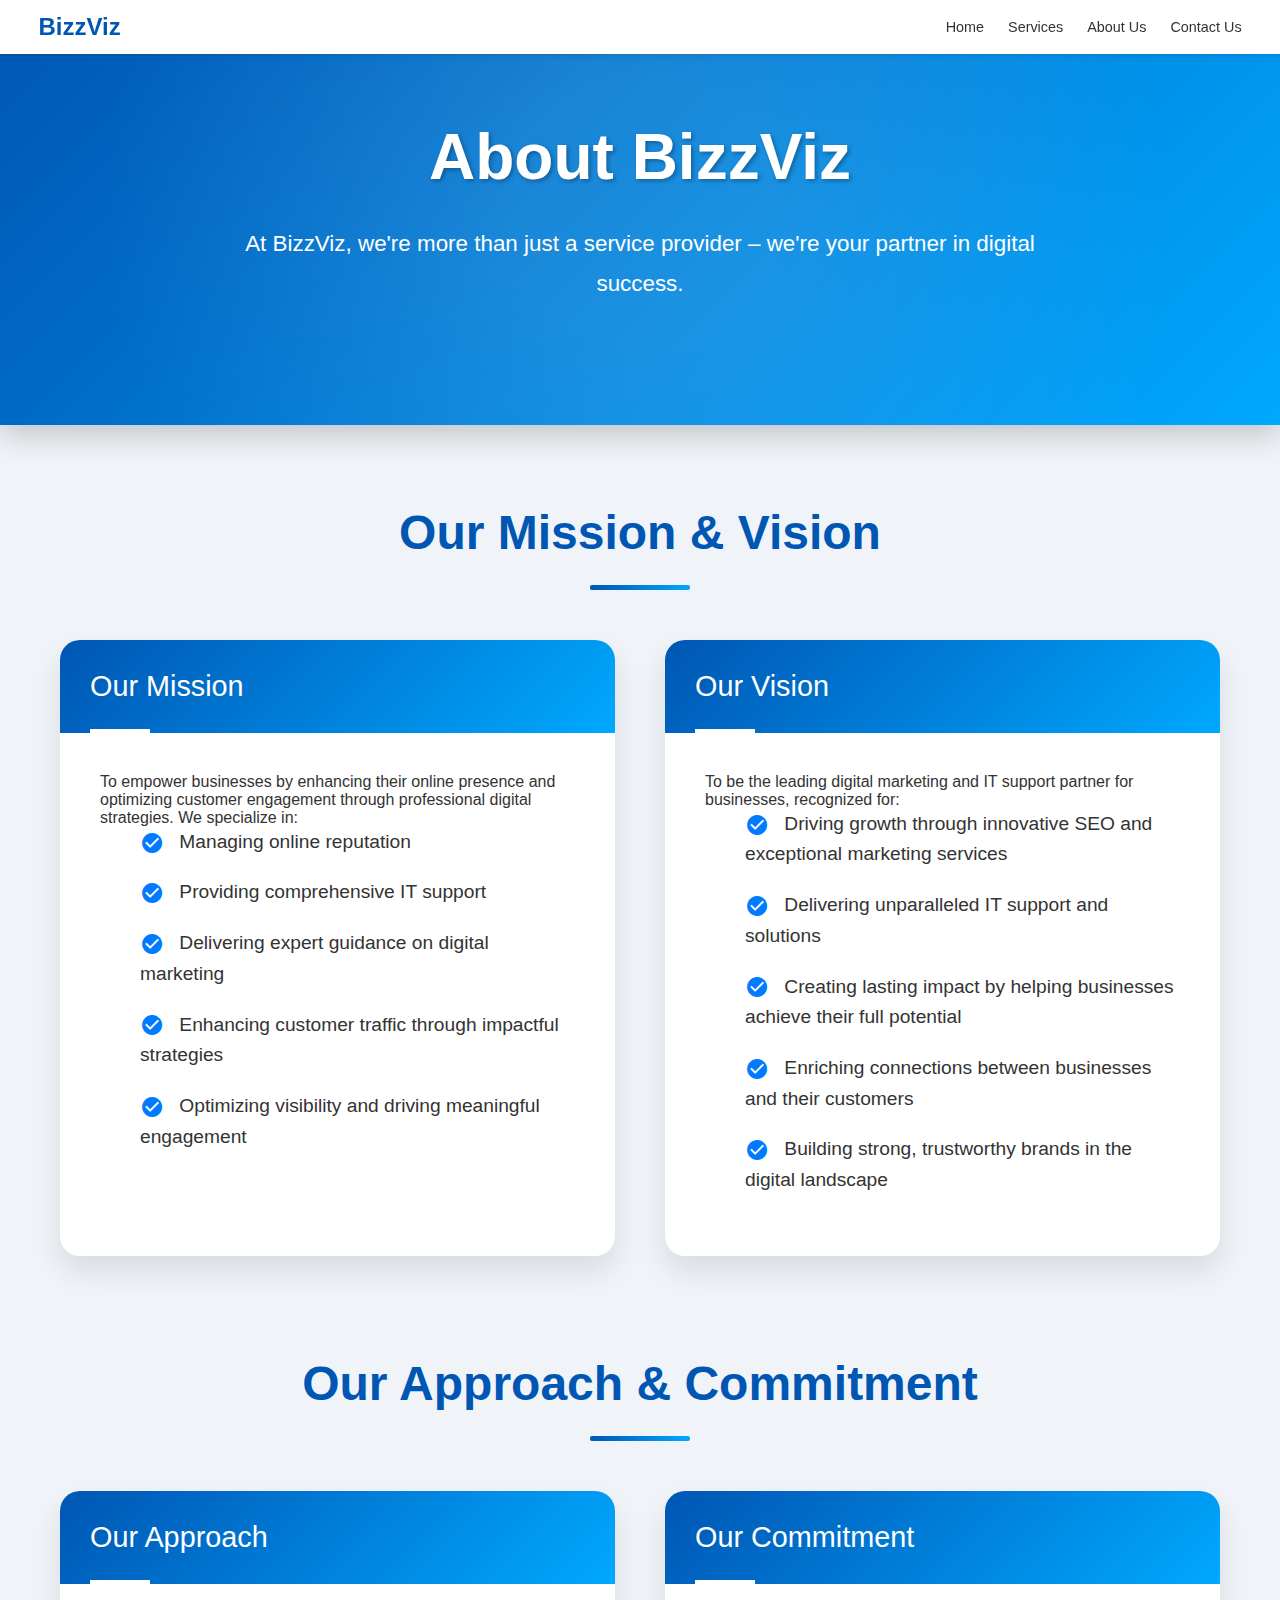
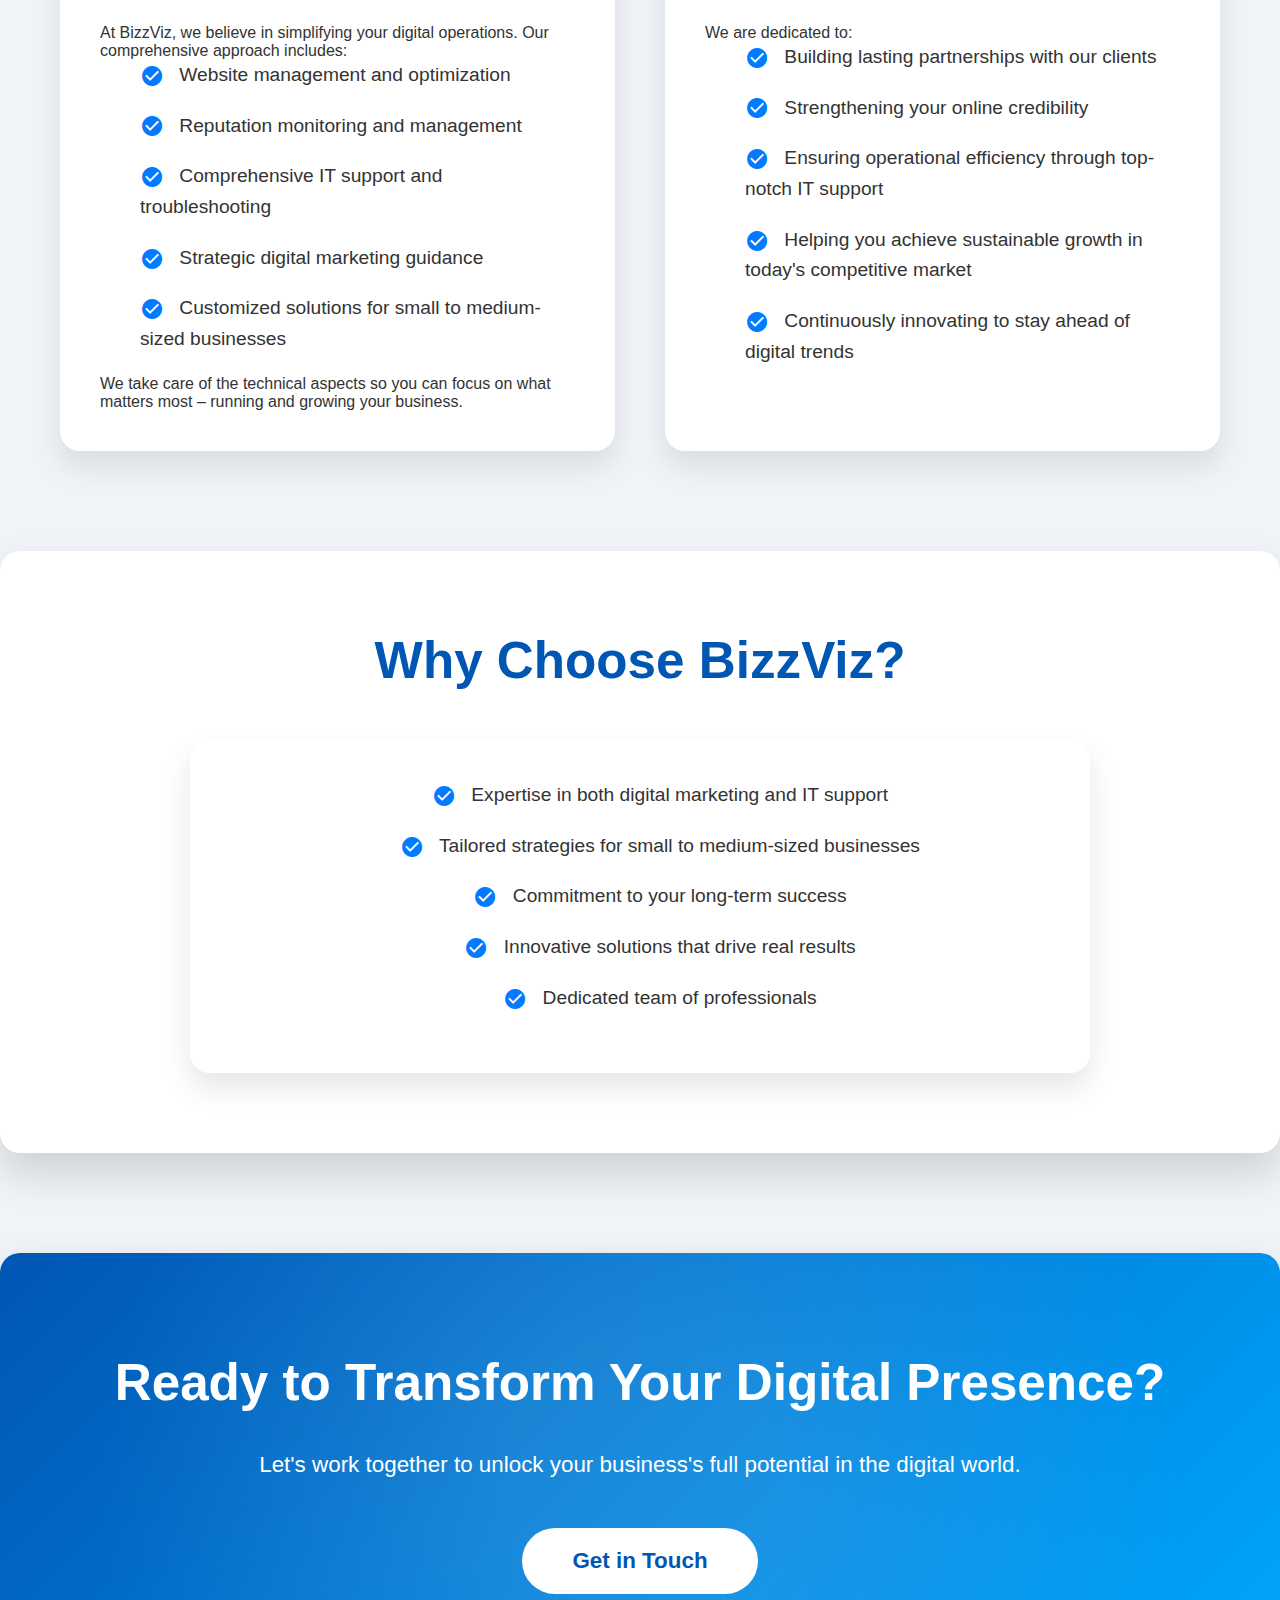
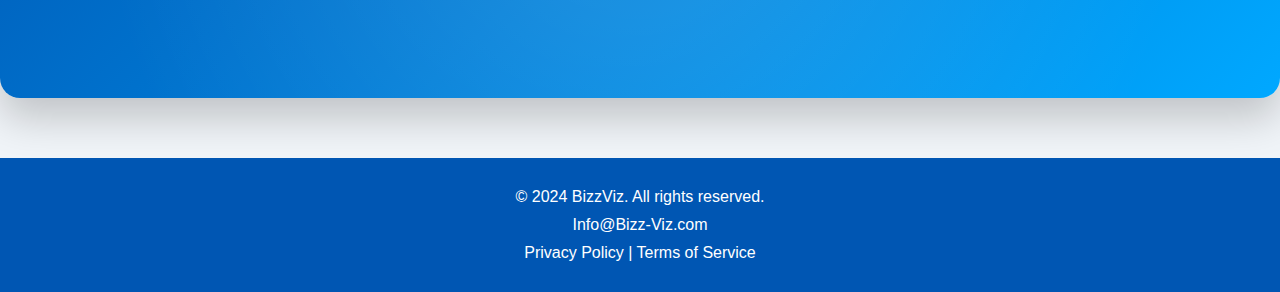
==== about.html @ e2225e99 "added tracking cookies and fixed h1 tags" ====
<!DOCTYPE html>
<html lang="en">
<head>
    <meta charset="UTF-8">
    <meta name="viewport" content="width=device-width, initial-scale=1.0">
    <link rel="canonical" href="https://www.bizz-viz.com/about" />
    <title>About Us - BizzViz</title>
    <link rel="stylesheet" href="./style.css">
    <link rel="stylesheet" href="./about.css">
    <link href="https://fonts.googleapis.com/icon?family=Material+Icons" rel="stylesheet">
    <link rel="apple-touch-icon" href="./Assets/Images/fav_ios.png">
    <link rel="icon" href="./Assets/Images/fav_web.png" type="image/png">
    <!-- Google tag (gtag.js) -->
<script async src="https://www.googletagmanager.com/gtag/js?id=G-HYR4ESN93X"></script>
</head>
<body> 
    <header>
        <nav> 
            <a href="https://www.bizz-viz.com" class="logo">BizzViz</a>
            <button class="hamburger" onclick="toggleMenu()" aria-expanded="false">&#9776;</button>
            <ul class="nav-links">
                <li><a href="./index.html">Home</a></li>
                <li><a href="./services.html">Services</a></li>
                <li><a href="./about.html">About Us</a></li>
                <li><a href="./contact.html">Contact Us</a></li>
            </ul>
        </nav>
    </header>
    <main>
        <section class="about-intro">
            <h1>About BizzViz</h1>
            <p>At BizzViz, we're more than just a service provider – we're your partner in digital success.</p>
        </section>

        <section class="content-section">
            <h2>Our Mission & Vision</h2>
            <div class="content-grid">
                <div class="content-card">
                    <div class="card-header">Our Mission</div>
                    <div class="card-content">
                        <p>To empower businesses by enhancing their online presence and optimizing customer engagement through professional digital strategies. We specialize in:</p>
                        <ul>
                            <li><span class="material-icons">check_circle</span> Managing online reputation</li>
                            <li><span class="material-icons">check_circle</span> Providing comprehensive IT support</li>
                            <li><span class="material-icons">check_circle</span> Delivering expert guidance on digital marketing</li>
                            <li><span class="material-icons">check_circle</span> Enhancing customer traffic through impactful strategies</li>
                            <li><span class="material-icons">check_circle</span> Optimizing visibility and driving meaningful engagement</li>
                        </ul>
                    </div>
                </div>
                <div class="content-card">
                    <div class="card-header">Our Vision</div>
                    <div class="card-content">
                        <p>To be the leading digital marketing and IT support partner for businesses, recognized for:</p>
                        <ul>
                            <li><span class="material-icons">check_circle</span> Driving growth through innovative SEO and exceptional marketing services</li>
                            <li><span class="material-icons">check_circle</span> Delivering unparalleled IT support and solutions</li>
                            <li><span class="material-icons">check_circle</span> Creating lasting impact by helping businesses achieve their full potential</li>
                            <li><span class="material-icons">check_circle</span> Enriching connections between businesses and their customers</li>
                            <li><span class="material-icons">check_circle</span> Building strong, trustworthy brands in the digital landscape</li>
                        </ul>
                    </div>
                </div>
            </div>
        </section>
        <section class="content-section">
            <h2>Our Approach & Commitment</h2>
            <div class="content-grid">
                <div class="content-card">
                    <div class="card-header">Our Approach</div>
                    <div class="card-content">
                        <p>At BizzViz, we believe in simplifying your digital operations. Our comprehensive approach includes:</p>
                        <ul>
                            <li><span class="material-icons">check_circle</span> Website management and optimization</li>
                            <li><span class="material-icons">check_circle</span> Reputation monitoring and management</li>
                            <li><span class="material-icons">check_circle</span> Comprehensive IT support and troubleshooting</li>
                            <li><span class="material-icons">check_circle</span> Strategic digital marketing guidance</li>
                            <li><span class="material-icons">check_circle</span> Customized solutions for small to medium-sized businesses</li>
                        </ul>
                        <p>We take care of the technical aspects so you can focus on what matters most – running and growing your business.</p>
                    </div>
                </div>
                <div class="content-card">
                    <div class="card-header">Our Commitment</div>
                    <div class="card-content">
                        <p>We are dedicated to:</p>
                        <ul>
                            <li><span class="material-icons">check_circle</span> Building lasting partnerships with our clients</li>
                            <li><span class="material-icons">check_circle</span> Strengthening your online credibility</li>
                            <li><span class="material-icons">check_circle</span> Ensuring operational efficiency through top-notch IT support</li>
                            <li><span class="material-icons">check_circle</span> Helping you achieve sustainable growth in today's competitive market</li>
                            <li><span class="material-icons">check_circle</span> Continuously innovating to stay ahead of digital trends</li>
                        </ul>
                    </div>
                </div>
            </div>
        </section>
        <section class="why-choose-us">
            <h2>Why Choose BizzViz?</h2>
            <div class="content-card">
                <div class="card-content">
                    <ul>
                        <li><span class="material-icons">check_circle</span> Expertise in both digital marketing and IT support</li>
                        <li><span class="material-icons">check_circle</span> Tailored strategies for small to medium-sized businesses</li>
                        <li><span class="material-icons">check_circle</span> Commitment to your long-term success</li>
                        <li><span class="material-icons">check_circle</span> Innovative solutions that drive real results</li>
                        <li><span class="material-icons">check_circle</span> Dedicated team of professionals</li>
                    </ul>
                </div>
            </div>
        </section> 
        <section class="call-to-action">
            <h2>Ready to Transform Your Digital Presence?</h2>
            <p>Let's work together to unlock your business's full potential in the digital world.</p>
            <a href="./contact.html" class="cta-button">Get in Touch</a>
        </section>
    </main>
    <footer>
        <p>&copy; 2024 BizzViz. All rights reserved.</p>
        <a href="mailto:info@biz-vizz.com">Info@Bizz-Viz.com</a>
        <p><a href="./privacy.html">Privacy Policy</a> | <a href="./terms.html">Terms of Service</a></p>
    </footer>

    <script src="./Scripts/script.js"></script>
</body>
</html>
---- style.css ----
/* Reset */
* {
    margin: 0;
    padding: 0;
    box-sizing: border-box;
}

:root {
    --primary-color: #0056b3; /* Primary color matching About page */
    --secondary-color: #00a8ff; /* Secondary color matching About page */
    --text-color: #333; /* Text color */
    --bg-color: #f0f4f8; /* Background color */
    --white: #ffffff; /* White color */
}

body {
    background-color: var(--bg-color);
    font-family: 'Arial', sans-serif;
    color: var(--text-color);
}

/* Header Styles */
header {
    background-color: var(--white);
    box-shadow: 0 2px 5px rgba(0,0,0,0.1);
    position: fixed;
    width: 100%;
    top: 0;
    z-index: 1000;
}

nav {
    display: flex;
    justify-content: space-between;
    align-items: center;
    padding: 0.8rem 3%;
}
.logo {
    font-size: 1.5rem;
    font-weight: bold;
    color: var(--primary-color);
    text-decoration: none;
}

.nav-links {
    display: flex;
    list-style: none;
    margin: 0;
    padding: 0;
}

.nav-links li {
    margin-left: 1.5rem;
}

.nav-links a {
    color: var(--text-color);
    text-decoration: none;
    font-size: 0.9rem;
    transition: color 0.3s ease;
}

.nav-links a:hover {
    color: var(--secondary-color);
}

.hamburger {
    display: none;
    background: none;
    border: none;
    font-size: 1.5rem;
    cursor: pointer;
}

/* Responsive Styles */
@media (max-width: 768px) {
    .hamburger {
        display: block;
    }

    .nav-links {
        display: none;
        flex-direction: column;
        position: absolute;
        top: 50px;
        right: 10px;
        background-color: var(--white);
        width: 90%;
        padding: 10px;
        box-shadow: 0 2px 10px rgba(0, 0, 0, 0.1);
        z-index: 10;
    }

    @media (max-width: 768px) {
        .hero-slider {
            height: auto;
            min-height: 300px;
        }
    
        .hero-content h1 {
            font-size: 2.5rem;
        }
    
        .hero-content p {
            font-size: 0.9rem;
        }
    }
    
    .nav-links.show {
        display: flex;
    }

    .nav-links li {
        margin: 10px 0;
    }
}
#cookie-banner {
    position: fixed;
    bottom: 0;
    left: 0;
    right: 0;
    background-color: #f1f1f1;
    padding: 10px;
    text-align: center;
    z-index: 1000;
    display: none;
}
#cookie-banner button {
    margin: 0 10px;
    padding: 5px 10px;
    cursor: pointer;
}

/* Hero Section */
.hero-slider {
    background: linear-gradient(135deg, var(--primary-color), var(--secondary-color));
    color: var(--white);
    text-align: center;
    padding: 120px 20px;
    margin-bottom: 80px;
    height: 40vh;
    position: relative;
    overflow: hidden;
    box-shadow: 0 10px 30px rgba(0, 0, 0, 0.2);
}

.slide {
    position: absolute;
    width: 100%;
    display: none; /* Hide all slides by default */
    align-items: center; /* Center vertically */
    justify-content: center; /* Center horizontally */
    transition: opacity 0.5s ease; /* Smooth transition for opacity */
    top: 0; /* Aligns the top of the slide with the hero section */
    bottom: 0; /* Aligns the bottom of the slide with the hero section */
}

 
.slide.active {
    display: flex; /* Only display the active slide */
    opacity: 1; /* Ensure it's fully visible */
}

.slide:not(.active) {
    opacity: 0; /* Fade out non-active slides */
}

.hero-content {
    display: flex;
    flex-direction: column;
    align-items: center;
    text-align: center;
    justify-content: center; /* Centers the content vertically */
    height: 100%; /* Make sure it occupies full height */
    padding: 20px; /* Adjust padding if needed */
    max-width: 90%;
    z-index: 3;
    opacity: 0;
    animation: fadeIn 1s forwards;
}
/* Animation for sliding in */
@keyframes fadeIn {
    0% {
        transform: translateX(-100%); /* Start off-screen */
        opacity: 0; /* Completely transparent */
    }
    100% {
        transform: translateX(0); /* End in original position */
        opacity: 1; /* Fully visible */
    }
}

/* Navigation */
.slider-nav {
    position: absolute;
    top: 50%; /* Center vertically */
    left: 10px; /* Position left */
    transform: translateY(-50%);
    z-index: 4;
}

.slider-nav .prev, .slider-nav .next {
    cursor: pointer;
    font-size: 2rem;
    color: white;
    padding: 10px;
}


.services-intro::before {
    content: '';
    position: absolute;
    top: -50%;
    left: -50%;
    width: 200%;
    height: 200%;
    background: radial-gradient(circle, rgba(255,255,255,0.1) 10%, transparent 40%);
    animation: rotate 20s linear infinite;
}

@keyframes rotate {
    0% { transform: rotate(0deg); }
    100% { transform: rotate(360deg); }
}


@keyframes slideIn {
    to {
        opacity: 1;
        transform: translateY(0); /* Move to original position */
    }
}

.hero-content h1,
.hero-content p {
    color: white; /* Set font color to white */
    text-align: center; /* Center align text for better visibility */
    margin: 0; /* Reset margins */
}

.hero-content h1 {
    font-size: 4vw; /* Adjusted font size for better fit */
    margin-bottom: 20px; /* Consistent bottom margin */
    text-shadow: 2px 2px 4px rgba(0, 0, 0, 0.3);
}

.hero-content h1,
.hero-content h2 {
    font-size: 2.5rem;
    margin-bottom: 1rem;
    font-weight: bold;
    text-shadow: 2px 2px 4px rgba(0, 0, 0, 0.5);
}
.hero-content p {
    font-size: 1rem; /* Adjusted font size for better fit */
    max-width: 800px;
    margin: 0 auto; /* Ensure consistent horizontal centering */
    line-height: 1.8;
}
.hero-content .btn {
    background-color: var(--secondary-color);
    color: white;
    padding: 10px 20px;
    text-decoration: none;
    font-size: 1rem;
    border-radius: 50px;
    transition: background-color 0.3s ease;
}

.hero-content .btn:hover {
    background-color: darken(var(--secondary-color), 10%);
}

    /* Separator */
    .separator {
        height: 2px;
        background-color: #007bff;
        margin: 20px 0 10px; /* Reduced bottom margin */
    }

    .scroll-down-arrow {
        text-align: center;
        margin: 0 0 10px; /* Closer to separator */
    }

    .scroll-down-arrow a {
        display: inline-block;
        width: 40px;
        height: 40px;
        line-height: 40px;
        background-color: #007bff;
        border-radius: 50%;
        color: white;
        text-decoration: none;
        transition: all 0.3s ease;
        box-shadow: none; /* Remove shadow from arrow */
    }

    .scroll-down-arrow a:hover {
        transform: translateY(5px);
        background-color: #007bff; /* Slightly darker on hover */
    }

    .why-choose-us {
        padding: 60px 0;
        background-color: #f9f9f9;
    }
    
    .container {
        max-width: 1200px;
        margin: 0 auto;
        padding: 0 20px;
    }
    
    .why-choose-us h2 {
        font-size: 2.5rem;
        color: #333;
        margin-bottom: 30px;
        text-align: center;
    }
    
    .content-container {
        display: flex;
        justify-content: space-between;
        gap: 50px;
    }
    
    .text-section {
        flex: 1;
        max-width: 60%;
    }
    
    .text-section p {
        margin-bottom: 20px;
        line-height: 1.6;
        color: #555;
    }
    
    .benefits-section {
        flex: 1;
        max-width: 40%;
    }
    
    .benefits-list {
        list-style-type: none;
        padding: 0;
    }
    
    .benefits-list li {
        display: flex;
        align-items: flex-start;
        margin-bottom: 15px;
        color: #333;
        line-height: 1.4;
    }
    
    .benefits-list li::before {
        content: '✓';
        color: #007bff;
        font-weight: bold;
        font-size: 1.2em;
        margin-right: 10px;
        flex-shrink: 0;
    }
    
    .benefit-text {
        flex: 1;
    }
    
    @media (max-width: 768px) {
        .content-container {
            flex-direction: column;
        }
    
        .text-section,
        .benefits-section {
            max-width: 100%;
        }
        .hero-content h1,
        .hero-content h2 {
            font-size: 2rem;
        }
    }
    
    /* Contact Section */
.contact-section {
    padding: 60px 0;
}

.services-checkboxes {
    display: grid;
    grid-template-columns: repeat(2, 1fr);
    gap: 12px 20px; /* Increased horizontal gap for better separation */
    margin-top: 10px;
}

.services-checkboxes label {
    display: flex;
    align-items: center;
    background-color: #f0f0f0;
    padding: 10px 12px; /* Slightly increased padding */
    border-radius: 5px;
    font-size: 14px;
    cursor: pointer;
    transition: background-color 0.3s ease;
}

.services-checkboxes label:hover {
    background-color: #e0e0e0;
}

.services-checkboxes input[type="checkbox"] {
    margin-right: 10px; /* Increased margin for better spacing */
    appearance: none;
    -webkit-appearance: none;
    width: 18px;
    height: 18px;
    border: 2px solid var(--primary-color);
    border-radius: 3px;
    outline: none;
    cursor: pointer;
    position: relative;
    top: -1px;
    flex-shrink: 0; /* Prevent checkbox from shrinking */
}

.services-checkboxes input[type="checkbox"]:checked {
    background-color: var(--primary-color);
}

.services-checkboxes input[type="checkbox"]:checked::before {
    content: '\2713';
    position: absolute;
    color: white;
    font-size: 14px;
    top: 50%;
    left: 50%;
    transform: translate(-50%, -50%);
}

@media (max-width: 768px) {
    .services-checkboxes {
        grid-template-columns: 1fr;
    }
}

.contact-container {
    max-width: 600px;
    margin: 0 auto;
    background-color: var(--white);
    padding: 40px;
    border-radius: 10px;
    box-shadow: 0 0 20px rgba(0,0,0,0.1);
    transition: all 0.3s ease;
    border-radius: 20px;
}

.contact-container h2 {
    text-align: center;
    color: var(--primary-color);
    margin-bottom: 30px;
}
@keyframes bounce {
    0%, 100% {
        transform: translateY(0);
    }
    50% {
        transform: translateY(-10px);
    }
}

.contact-container:hover {
    animation: none;
    transform: translateY(-5px); 
    box-shadow: 0 20px 40px rgba(0, 0, 0, 0.2); 
    transition: transform 0.3s ease, box-shadow 0.3s ease; 
}


.form-group {
    margin-bottom: 25px;
}

.form-group input,
.form-group textarea,
.form-group select {
    width: 100%;
    padding: 12px;
    border: 2px solid #e0e0e0;
    border-radius: 8px;
    font-size: 16px;
    transition: all 0.3s ease;
}

.form-group input:focus,
.form-group textarea:focus,
.form-group select:focus {
    border-color: var(--secondary-color);
    box-shadow: 0 0 10px rgba(0, 168, 255, 0.1);
}

.form-group label {
    display: block;
    margin-bottom: 8px;
    color: var(--text-color);
    font-weight: 600;
}
 
.submit-btn {
    display: block;
    width: 100%;
    padding: 15px;
    background: linear-gradient(135deg, var(--primary-color), var(--secondary-color));
    color: var(--white);
    border: none;
    border-radius: 50px;
    font-size: 1.2rem;
    font-weight: bold;
    cursor: pointer;
    transition: background 0.3s ease, transform 0.2s ease;
}

.submit-btn:hover {
    transform: translateY(-3px);
    box-shadow: 0 10px 20px rgba(0, 0, 0, 0.2);
}

    
    @media (max-width: 768px) {
        .contact-container {
            padding: 20px;
        }
    }
    
    .text-section {
        flex: 1;
        max-width: 60%;
    }
    
    .image-section {
        flex: 1;
        max-width: 40%;
    }
    .team-image {
        max-width: 50%;
        float: left;
        height: auto;
        border-radius: 10px;
        box-shadow: 0 4px 15px rgba(0, 0, 0, 0.1);
        transition: transform 0.3s ease;
    }

    .team-image:hover {
        transform: scale(1.05);
    }

    /* For Mobile Screens */
    @media (max-width: 768px) {
        .content-container {
            flex-direction: column;
        }

        .text-section, .image-section {
            max-width: 100%;
        }

        .team-image {
            margin-top: 20px;
        }
    }
    .card-container {
        display: flex;
        justify-content: center;
        flex-wrap: wrap;
        padding: 20px;
    }

    .card {
        width: 300px;
        height: 200px;
        margin: 15px;
        background-color: #f0f0f0;
        border-radius: 50px;
        overflow: hidden;
        position: relative;
        box-shadow: 0 4px 8px rgba(0,0,0,0.1);
        transition: transform 0.3s ease;
    }

    .card img {
        width: 100%;
        height: 200px;
        object-fit: center;
    }

    .card h3 {
        padding: 15px;
        text-align: end;
        position: absolute;
        color: rgba(0, 0, 0, 0.879);
        bottom: 0;
        width: 100;
        background-color: rgba(255, 255, 255, 0.67); /* Semi-transparent background */
    }

    .card-hover {
        position: absolute;
        top: 0;
        left: 0;
        width: 100%;
        height: 100%;
        background-color: rgba(0, 48, 190, 0.8);
        color: rgb(255, 255, 255);
        display: flex;
        align-items: center;
        justify-content: center;
        opacity: 0;
        transition: opacity 0.3s ease;
        padding: 15px;
        text-align: center;
    }

    .card:hover .card-hover {
        opacity: 1;
    }

    .card-hover p {
       font-size: 0.9em; /* Slightly smaller font size */
    line-height: 1.4; /* Improved line spacing */
    }

    /* Text Block Styles */
    .text-block {
        display: flex; /* Use flexbox for the content alignment */
        align-items: center; /* Vertically align items */
        margin: 0px 0; /* Space between text blocks */
        box-shadow: 0 4px 10px rgba(0, 0, 0, 0.2); /* Box shadow for the text block */
        border-radius: 8px; /* Rounded corners */
        overflow: hidden; /* Prevents overflow of images */
    }

    /* Text Styles */
    .text {
        padding: 20px; /* Space inside text block */
        flex: 1; /* Allow text to grow */
    }

    /* Image Styles */
    .image {
        max-width: 200px; /* Maximum width of the images */
        height: auto; /* Maintain aspect ratio */
        margin: 0 20px; /* Space around the images */
    }

    
    /* Footer */
    footer {
        background-color: var(--primary-color);
        color: var(--white);
        text-align: center;
        padding: 20px 0;
        margin-top: 60px;
    }
    
    footer p {
        margin: 10px 0;
    }

    footer a {
        color: var(--white);
        text-decoration: none;
        transition: color 0.3s ease;
    }
    
    footer a:hover {
        color: var(--secondary-color);
    }
    
    /*Form Submit Popup */ 
    .popup {
        position: fixed;
        top: 0;
        left: 0;
        width: 100%;
        height: 100%;
        background-color: rgba(0, 0, 0, 0.5);
        display: flex;
        justify-content: center;
        align-items: center;
        z-index: 1000;
    }
    
    .popup-content {
        background-color: white;
        padding: 20px;
        border-radius: 5px;
        text-align: center;
        max-width: 80%;
        box-shadow: 0 0 10px rgba(0, 0, 0, 0.3);
    }
    
    .popup-content.success h2 {
        color: #007bff;
    }
    
    .popup-content.error h2 {
        color: #f44336;
    }
    
    .popup-content button {
        margin-top: 15px;
        padding: 10px 20px;
        background-color: #007bff;
        color: white;
        border: none;
        border-radius: 50px;
        cursor: pointer;
    }
    
    .popup-content button:hover {
        background-color: #007bff;
    }
---- about.css ----
/* about.css */

body {
    background-color: #f0f4f8;
    font-family: 'Arial', sans-serif; 
    color: #333;
}
 
.about-intro {
    background: linear-gradient(135deg, #0056b3, #00a8ff);
    color: white;
    text-align: center;
    padding: 120px 20px;
    margin-bottom: 80px;
    position: relative;
    overflow: hidden;
    box-shadow: 0 10px 30px rgba(0, 0, 0, 0.2);
}
.about-intro::before {
    content: '';
    position: absolute;
    top: -50%;
    left: -50%;
    width: 200%;
    height: 200%;
    background: radial-gradient(circle, rgba(255,255,255,0.1) 10%, transparent 40%);
    animation: rotate 20s linear infinite;
}

@keyframes rotate {
    0% { transform: rotate(0deg); }
    100% { transform: rotate(360deg); }
}

.about-intro h1 {
    font-size: 4rem;
    margin-bottom: 30px;
    text-shadow: 2px 2px 4px rgba(0,0,0,0.3);
    position: relative;
    animation: fadeInDown 1s ease-out;
}

.about-intro p {
    font-size: 1.4rem;
    max-width: 800px;
    margin: 0 auto;
    line-height: 1.8;
    position: relative;
    animation: fadeInUp 1s ease-out 0.5s both;
}

@keyframes fadeInDown {
    from { opacity: 0; transform: translateY(-20px); }
    to { opacity: 1; transform: translateY(0); }
}

@keyframes fadeInUp {
    from { opacity: 0; transform: translateY(20px); }
    to { opacity: 1; transform: translateY(0); }
}

.content-section {
    max-width: 1200px;
    margin: 0 auto 100px;
    padding: 0 20px;
}

.content-section h2 {
    font-size: 3rem;
    color: #0056b3;
    margin-bottom: 50px;
    text-align: center;
    position: relative;
}

.content-section h2::after {
    content: '';
    display: block;
    width: 100px;
    height: 5px;
    background: linear-gradient(to right, #0056b3, #00a8ff);
    margin: 25px auto 0;
    border-radius: 2px;
}

.content-grid {
    display: flex;
    flex-wrap: wrap;
    justify-content: space-between;
    gap: 50px;
}

.content-card {
    flex-basis: calc(50% - 25px);
    background-color: white;
    border-radius: 20px;
    box-shadow: 0 15px 30px rgba(0, 0, 0, 0.1);
    overflow: hidden;
    transition: all 0.3s ease;
}

.content-card:hover {
    transform: translateY(-15px) scale(1.02);
    box-shadow: 0 20px 40px rgba(0, 0, 0, 0.2);
}

.card-header {
    background: linear-gradient(135deg, #0056b3, #00a8ff);
    color: white;
    padding: 30px;
    font-size: 1.8rem;
    position: relative;
}

.card-header::after {
    content: '';
    position: absolute;
    bottom: 0;
    left: 30px;
    width: 60px;
    height: 4px;
    background-color: white;
}

.card-content {
    padding: 40px;
}

.card-content ul {
    list-style-type: none;
    padding-left: 0;
}

.card-content li {
    margin-bottom: 25px;
    padding-left: 40px;
    position: relative;
    font-size: 1.2rem;
    line-height: 1.6;
}

.card-content li::before {
    position: absolute;
    left: 0;
    color: #00a8ff;
    font-weight: bold;
    font-size: 1.4rem;
}

.why-choose-us {
    text-align: center;
    margin: 100px 0;
    padding: 80px 20px;
    background-color: white;
    border-radius: 20px;
    box-shadow: 0 20px 40px rgba(0, 0, 0, 0.15);
}

.why-choose-us h2 {
    font-size: 3.2rem;
    color: #0056b3;
    margin-bottom: 50px;
}

.why-choose-us .content-card {
    max-width: 900px;
    margin: 0 auto;
}

.call-to-action {
    background: linear-gradient(135deg, #0056b3, #00a8ff);
    color: white;
    text-align: center;
    padding: 100px 20px;
    border-radius: 20px;
    margin-top: 100px;
    position: relative;
    overflow: hidden;
    box-shadow: 0 20px 40px rgba(0, 0, 0, 0.2);
}

.call-to-action::before {
    content: '';
    position: absolute;
    top: -50%;
    left: -50%;
    width: 200%;
    height: 200%;
    background: radial-gradient(circle, rgba(255,255,255,0.1) 10%, transparent 40%);
    animation: rotate 20s linear infinite;
}

.call-to-action h2 {
    font-size: 3.2rem;
    margin-bottom: 40px;
    position: relative;
}

.call-to-action p {
    font-size: 1.4rem;
    max-width: 800px;
    margin: 0 auto 50px;
    position: relative;
}

.cta-button {
    display: inline-block;
    background-color: white;
    color: #0056b3;
    font-size: 1.4rem;
    font-weight: bold;
    padding: 20px 50px;
    border-radius: 50px;
    text-decoration: none;
    transition: all 0.3s ease;
    position: relative;
    overflow: hidden;
}

.cta-button::before {
    content: '';
    position: absolute;
    top: 0;
    left: -100%;
    width: 100%;
    height: 100%;
    background: linear-gradient(120deg, transparent, rgba(255, 255, 255, .3), transparent);
    transition: all 0.5s;
}

.cta-button:hover::before {
    left: 100%;
}

.cta-button:hover {
    background-color: #0056b3;
    color: white;
    transform: translateY(-5px);
    box-shadow: 0 10px 20px rgba(0, 0, 0, 0.3);
}

@media (max-width: 768px) {
    .content-card {
        flex-basis: 100%;
    }
    
    .about-intro h1 {
        font-size: 3rem;
    }
    
    .content-section h2,
    .why-choose-us h2,
    .call-to-action h2 {
        font-size: 2.5rem;
    }
}

.card-content ul {
    list-style-type: none; /* Remove default bullets */
    padding-left: 0; /* Remove padding */
}

.card-content li {
    margin-bottom: 20px; /* Space between items */
    position: relative; /* For custom bullet */
    font-size: 1.2rem; /* Adjust font size */
    line-height: 1.6; /* Improve readability */
}

.card-content li .material-icons {
    vertical-align: middle; /* Align icon with text */
    color: #007bff; /* Icon color */
    margin-right: 10px; /* Space between icon and text */
    font-size: 1.5rem; /* Size of the icon */
}
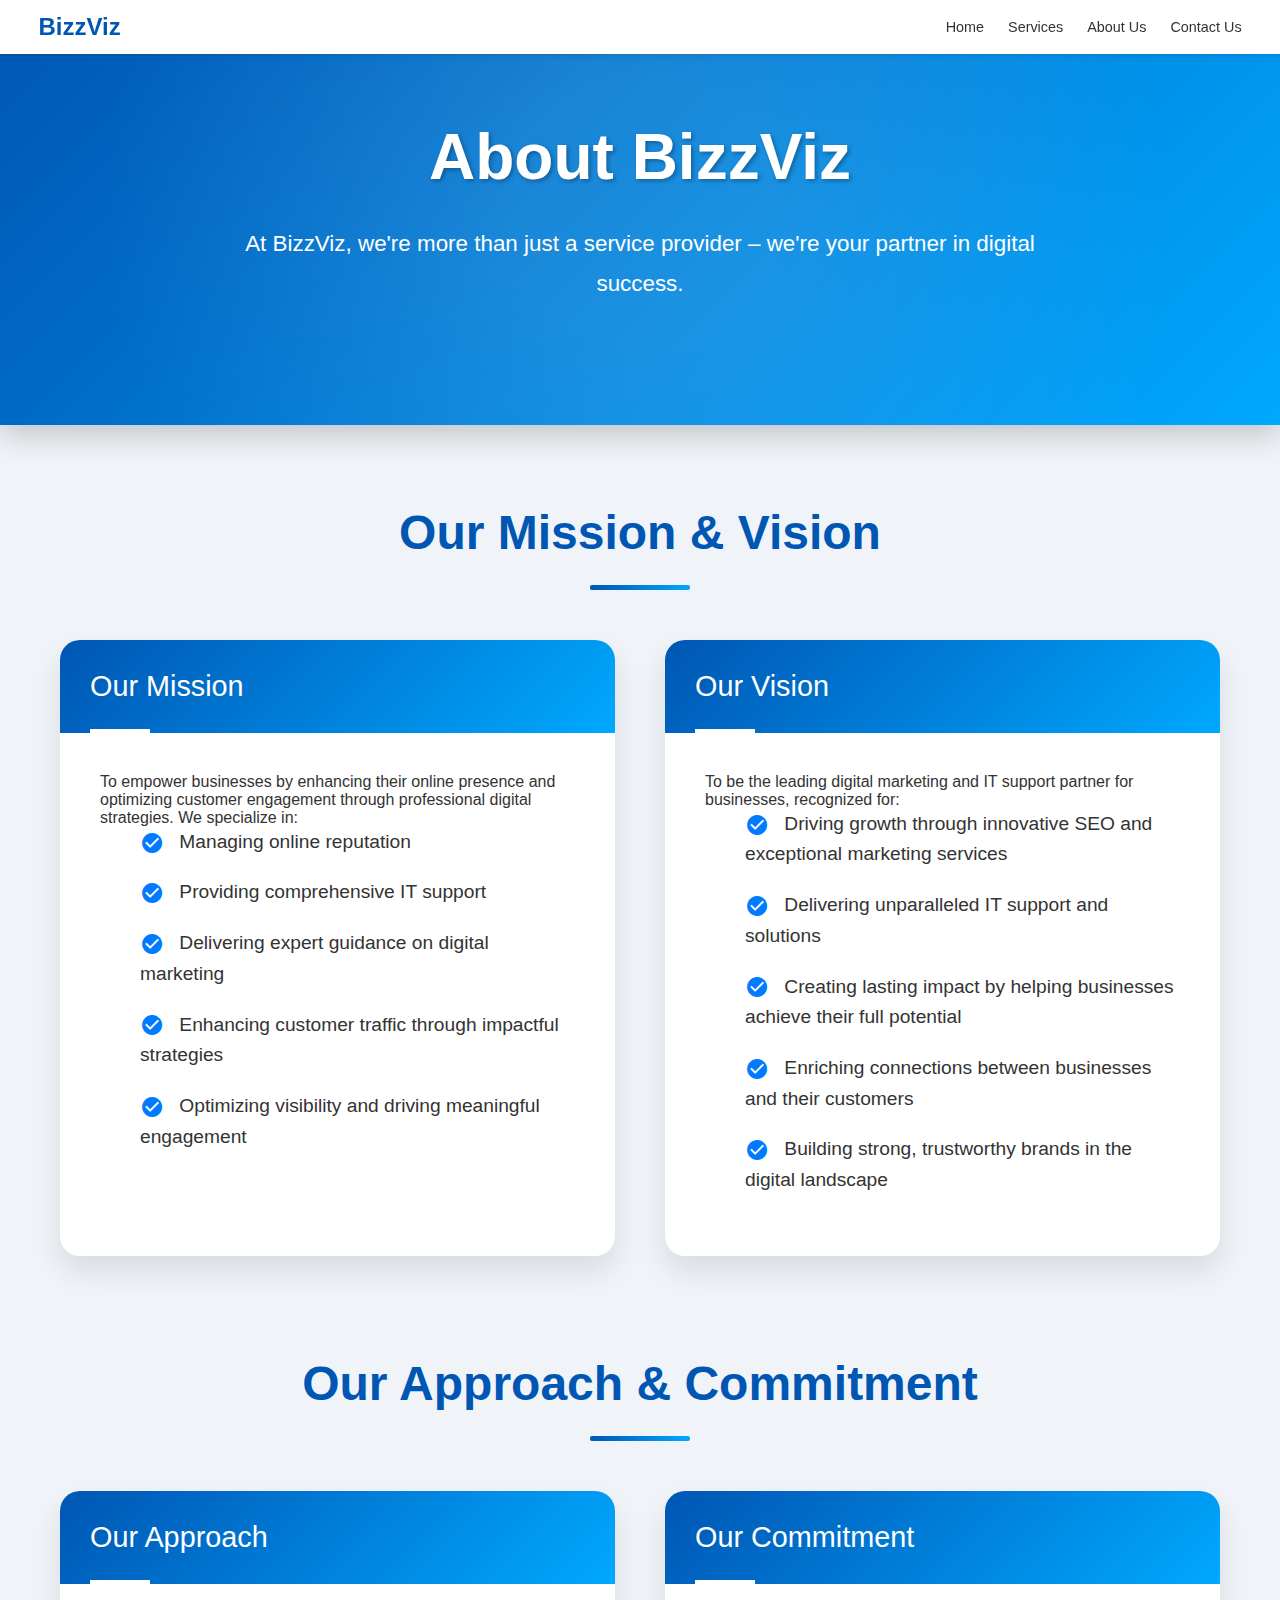
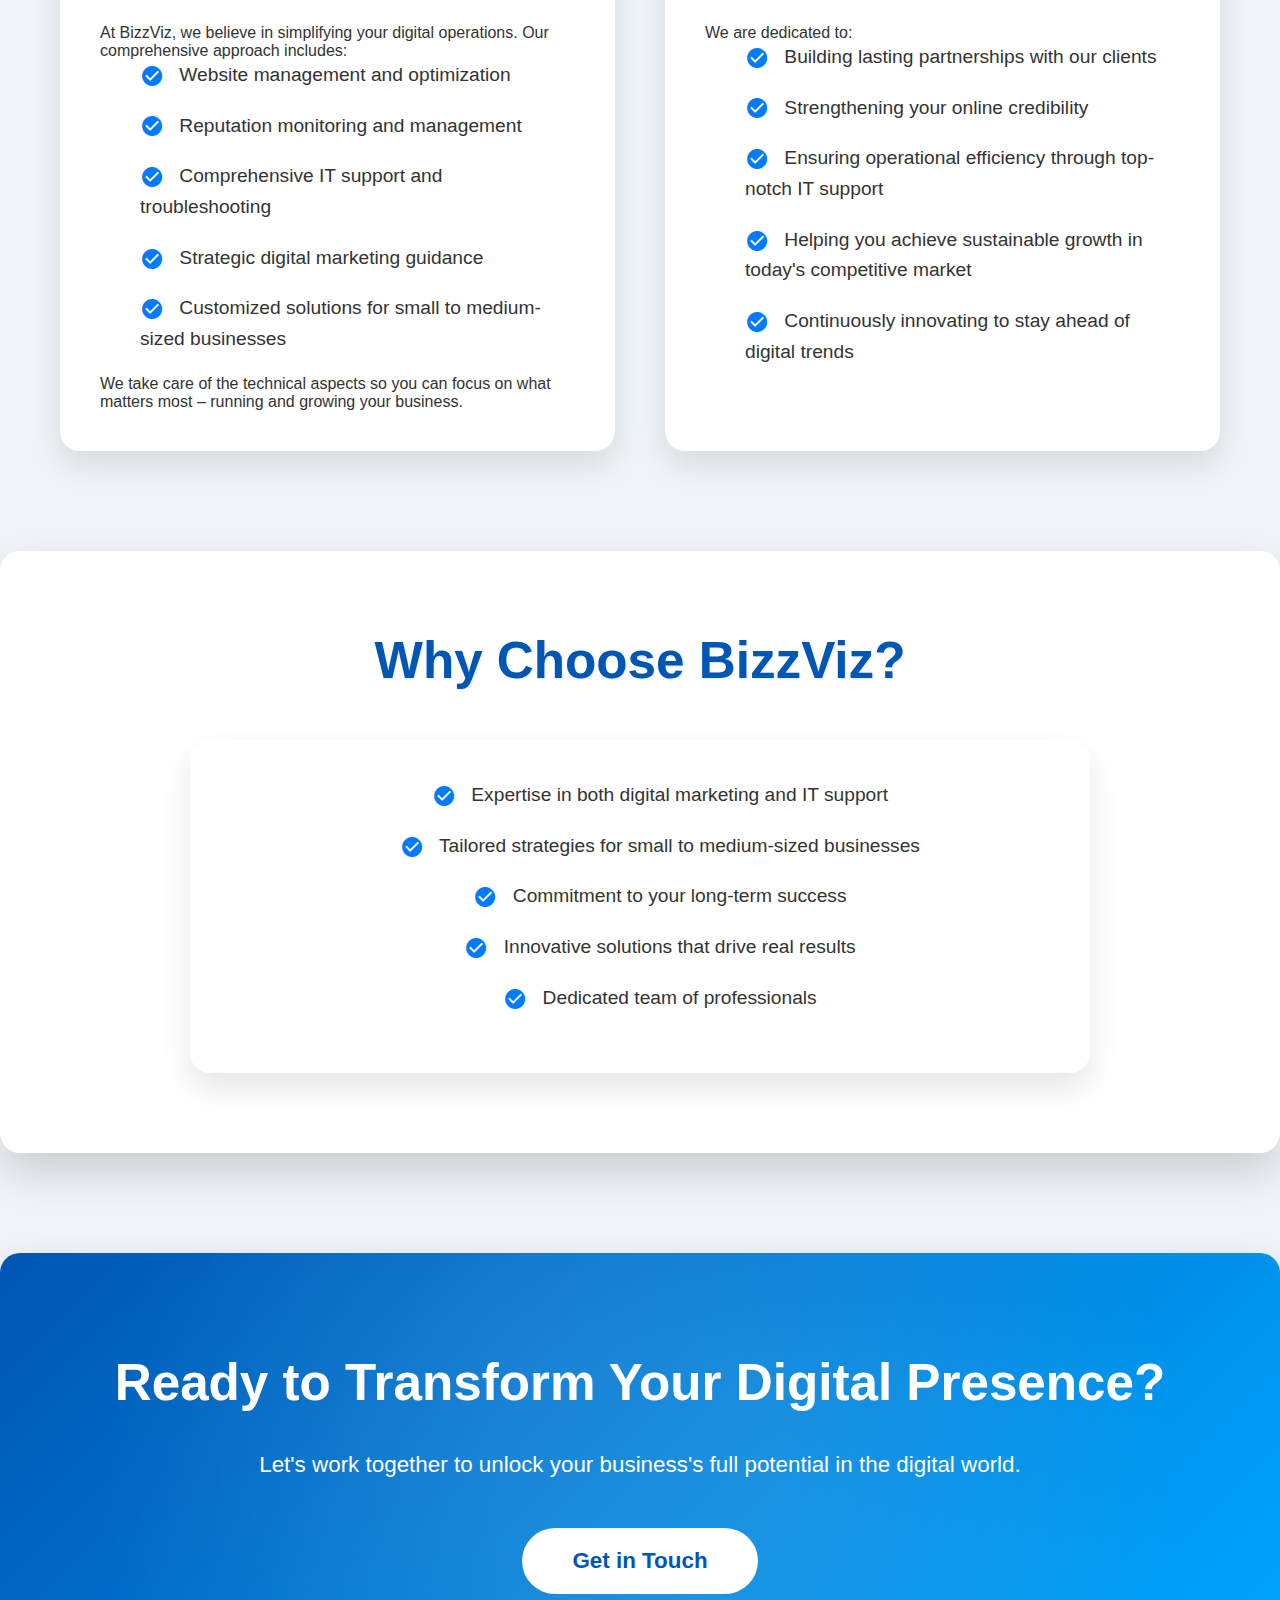
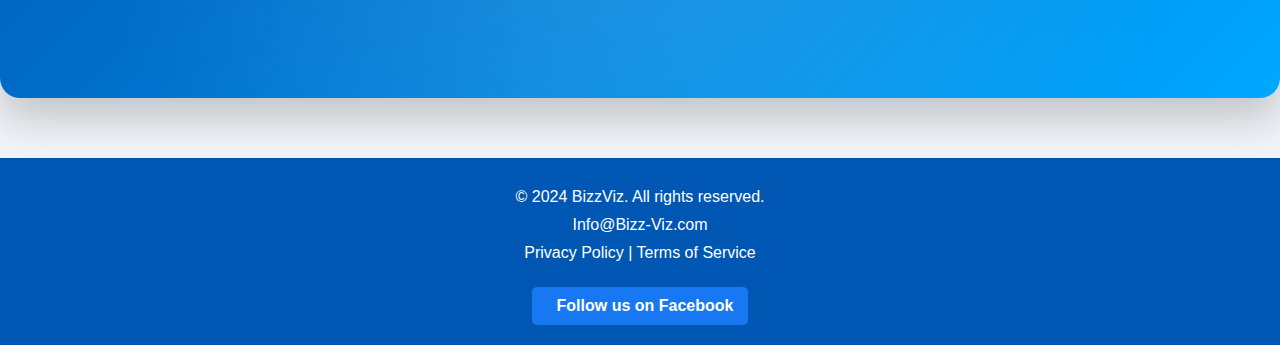
==== commit c17c6345: "added facebook icon" ====
--- a/about.html
+++ b/about.html
@@ -10,10 +10,16 @@
     <link href="https://fonts.googleapis.com/icon?family=Material+Icons" rel="stylesheet">
     <link rel="apple-touch-icon" href="./Assets/Images/fav_ios.png">
     <link rel="icon" href="./Assets/Images/fav_web.png" type="image/png">
-    <!-- Google tag (gtag.js) -->
-<script async src="https://www.googletagmanager.com/gtag/js?id=G-HYR4ESN93X"></script>
+    <script async src="https://www.googletagmanager.com/gtag/js?id=G-HYR4ESN93X"></script>
+    <script src="./Scripts/analytics.js"></script>
 </head>
 <body> 
+    <div id="cookie-banner" style="display:none;">
+        <p>This website uses cookies to ensure you get the best experience on our website. 
+        <button id="accept-cookies">Accept</button>
+        <button id="decline-cookies">Decline</button>
+        </p>
+    </div>
     <header>
         <nav> 
             <a href="https://www.bizz-viz.com" class="logo">BizzViz</a>
@@ -119,8 +125,15 @@
         <p>&copy; 2024 BizzViz. All rights reserved.</p>
         <a href="mailto:info@biz-vizz.com">Info@Bizz-Viz.com</a>
         <p><a href="./privacy.html">Privacy Policy</a> | <a href="./terms.html">Terms of Service</a></p>
+        <div class="social-links">
+            <a href="https://www.facebook.com/profile.php?id=61568279806857" 
+               target="_blank" 
+               class="facebook-follow-button">
+                <i class="fab fa-facebook-f"></i> Follow us on Facebook
+            </a>
+        </div>
     </footer>
 
-    <script src="./Scripts/script.js"></script>
+    <script src="./Scripts/script.js" defer></script>
 </body>
-</html>
+</html>--- a/style.css
+++ b/style.css
@@ -14,14 +14,63 @@
 }
 
 body {
-    background-color: var(--bg-color);
-    font-family: 'Arial', sans-serif;
-    color: var(--text-color);
+    color: #333; 
+    font-size: 16px;
+    font-family: Arial, sans-serif;
+    background-color: #f5f5f5; 
+}
+.services {
+    display: flex;
+    flex-direction: column;
+    gap: 20px;
+    padding: 40px 20px;
+    text-align: center;
+}
+
+a:hover {
+    color: #003a7a;
+}
+
+.button {
+    padding: 0.8rem 1.2rem;
+    border: none;
+    border-radius: 4px;
+    font-size: 1rem;
+    cursor: pointer;
+    transition: background-color 0.3s;
+}
+.button-primary {
+    background-color: #0056b3;
+    color: #fff;
+}
+.button-secondary {
+    background-color: #ccc;
+    color: #333;
+}
+.service-item h2 {
+    font-size: 1.5em;
+    margin-bottom: 10px;
+}
+
+.service-item p {
+    font-size: 1em;
+    color: #666;
+}
+.service-item {
+    position: relative;
+    background: #fff;
+    padding: 20px;
+    box-shadow: 0 4px 6px rgba(0, 0, 0, 0.1);
+}
+
+.service-item:hover {
+    transform: translateY(-5px); 
+    box-shadow: 0 10px 20px rgba(0, 0, 0, 0.15);  
 }
 
 /* Header Styles */
 header {
-    background-color: var(--white);
+    background-color: #ffffff;
     box-shadow: 0 2px 5px rgba(0,0,0,0.1);
     position: fixed;
     width: 100%;
@@ -35,6 +84,7 @@
     align-items: center;
     padding: 0.8rem 3%;
 }
+
 .logo {
     font-size: 1.5rem;
     font-weight: bold;
@@ -91,27 +141,73 @@
         z-index: 10;
     }
 
-    @media (max-width: 768px) {
-        .hero-slider {
-            height: auto;
-            min-height: 300px;
-        }
-    
-        .hero-content h1 {
-            font-size: 2.5rem;
-        }
-    
-        .hero-content p {
-            font-size: 0.9rem;
-        }
-    }
-    
     .nav-links.show {
         display: flex;
     }
 
     .nav-links li {
         margin: 10px 0;
+    }
+
+    .hero-slider {
+        padding: 40px 20px;
+        min-height: 250px;
+    }
+    
+    .hero-content h1 {
+        font-size: 2rem;
+        margin-bottom: 15px;
+    }
+    .hero-content p {
+        font-size: 1rem;
+    }
+    .hero-slider .hero-content {
+        padding: 10px 20px; 
+    }
+    .content-container {
+        flex-direction: column;
+    }
+    .what-we-do-section .content-container {
+        grid-template-columns: 1fr; 
+    }
+    .text-section,
+    .benefits-section {
+        max-width: 100%;
+    }
+    .hero-content h1,
+    .hero-content h2 {
+        font-size: 6vw;
+    }
+    .what-we-do-section {
+        padding: 40px 0;
+    }
+    .services-checkboxes {
+        grid-template-columns: 1fr;
+    }
+    .contact-container {
+        padding: 20px;
+        }
+    .content-container {
+       flex-direction: column;
+        }
+    .text-section, .image-section {
+        max-width: 100%;
+        }
+    .team-image {
+        margin-top: 20px;
+        }
+}
+
+@media (max-width: 727px) {
+    .hero-slider {
+        padding: 60px 20px 30px;
+        min-height: 250px; 
+    }
+    .hero-content h1 {
+        font-size: 1.5rem; 
+    }
+    .hero-content p {
+        font-size: 0.8rem; 
     }
 }
 #cookie-banner {
@@ -119,29 +215,49 @@
     bottom: 0;
     left: 0;
     right: 0;
-    background-color: #f1f1f1;
-    padding: 10px;
+    background-color: var(--primary-color);
+    color: var(--white);
+    padding: 15px;
     text-align: center;
     z-index: 1000;
     display: none;
-}
+    box-shadow: 0 -2px 5px rgba(0,0,0,0.1);
+}
+
+#cookie-banner p {
+    margin-bottom: 10px;
+}
+
+#cookie-banner a {
+    color: var(--secondary-color);
+    text-decoration: underline;
+}
+
 #cookie-banner button {
+    background-color: var(--secondary-color);
+    color: var(--white);
+    border: none;
+    padding: 8px 15px;
     margin: 0 10px;
-    padding: 5px 10px;
     cursor: pointer;
-}
-
+    border-radius: 4px;
+    transition: background-color 0.3s ease;
+}
+#cookie-banner button:hover {
+    background-color: var(--primary-color);
+}
 /* Hero Section */
 .hero-slider {
-    background: linear-gradient(135deg, var(--primary-color), var(--secondary-color));
-    color: var(--white);
-    text-align: center;
-    padding: 120px 20px;
-    margin-bottom: 80px;
-    height: 40vh;
-    position: relative;
-    overflow: hidden;
-    box-shadow: 0 10px 30px rgba(0, 0, 0, 0.2);
+        background: linear-gradient(135deg, var(--primary-color), var(--secondary-color));
+        color: var(--white);
+        text-align: center;
+        padding: 120px 20px;
+        margin-bottom: 5px;
+        height: auto;
+        min-height: 300px;
+        position: relative;
+        overflow: hidden;
+        box-shadow: 0 10px 30px rgba(0, 0, 0, 0.2);
 }
 
 .slide {
@@ -190,11 +306,103 @@
     }
 }
 
+/* Styling for the "What Do We Do?" section */
+.what-we-do-section {
+    background: linear-gradient(to bottom, #f4f4f4, #eaeaea);
+    padding: 40px 0;
+    transition: transform 0.3s ease, margin-top 0.3s ease, box-shadow 0.3s ease;
+    box-shadow: 0 4px 6px rgba(0, 0, 0, 0.1);
+    display: flex;
+    flex-direction: column;
+    gap: 20px;
+}
+
+.what-we-do-section:hover {
+    transform: translateY(-10px); 
+    margin-top: -10px;
+    box-shadow: 0px 10px 15px rgba(0, 0, 0, 0.1); 
+}
+
+.what-we-do-section h2 {
+    font-size: 3rem;
+    font-weight: bold;
+    margin-bottom: 50px;
+    color: var(--primary-color);
+    text-shadow: 2px 2px 5px rgba(0, 0, 0, 0.2); /* Adding subtle text shadow for better legibility */
+}
+.what-we-do-section .container {
+    max-width: 1200px;
+    margin: 0 auto;
+    padding: 0 20px;
+}
+
+.what-we-do-section .content-container {
+    display: flex;
+    grid-template-columns: 1fr 1fr;
+    gap: 20px;
+}
+
+.what-we-do-section .text-section {
+    flex: 1;
+    padding: 20px;
+    margin-top: 40px;
+    background-color: #fff;
+    box-shadow: 0 4px 6px rgba(0, 0, 0, 0.1);
+}
+.what-we-do-section .text-section:hover {
+    transform: translateY(-5px);
+    box-shadow: 0 10px 15px rgba(0, 0, 0, 0.1);
+}
+.what-we-do-section .benefits-list li:hover {
+    color: var(--secondary-color);
+    cursor: pointer;
+    transform: translateX(5px); 
+    transition: transform 0.3s ease, color 0.3s ease;
+}
+.what-we-do-section .text-section p {
+    font-size: 1.2rem;
+    margin-bottom: 50px;
+    line-height: 1.8;
+    color: #555; 
+}
+.what-we-do-section .benefits-section {
+    flex: 1;
+    padding: 20px;
+    background-color: #fff;
+    box-shadow: 0 4px 6px rgba(0, 0, 0, 0.1);
+}
+
+.what-we-do-section .benefits-list {
+    list-style: none;
+    padding-left: 0;
+    margin-top: 15px;
+}
+
+.what-we-do-section .benefits-list li {
+    margin: 25px 0;  
+    line-height: 1.8; 
+    padding-left: 30px;
+    margin: 30px 0;
+    position: relative; 
+}
+.what-we-do-section .text-section li::marker{
+    color: var(--secondary-color);
+}
+.what-we-do-section .text-section li{
+    margin: 30px 0;
+    font-size: 20px;
+}
+
+
+.what-we-do-section .benefits-list li .benefit-text {
+    font-weight: bold;
+}
+
 /* Navigation */
 .slider-nav {
     position: absolute;
-    top: 50%; /* Center vertically */
-    left: 10px; /* Position left */
+    top: 50%; 
+    left: 10px;
     transform: translateY(-50%);
     z-index: 4;
 }
@@ -239,8 +447,8 @@
 }
 
 .hero-content h1 {
-    font-size: 4vw; /* Adjusted font size for better fit */
-    margin-bottom: 20px; /* Consistent bottom margin */
+    font-size: 3vw; 
+    margin-bottom: 15px;
     text-shadow: 2px 2px 4px rgba(0, 0, 0, 0.3);
 }
 
@@ -252,7 +460,7 @@
     text-shadow: 2px 2px 4px rgba(0, 0, 0, 0.5);
 }
 .hero-content p {
-    font-size: 1rem; /* Adjusted font size for better fit */
+    font-size: 1.2vw;
     max-width: 800px;
     margin: 0 auto; /* Ensure consistent horizontal centering */
     line-height: 1.8;
@@ -266,21 +474,28 @@
     border-radius: 50px;
     transition: background-color 0.3s ease;
 }
-
+.mt-1 { margin-top: 1rem; }
+.mb-1 { margin-bottom: 1rem; }
+.pt-2 { padding-top: 2rem; }
+.pb-2 { padding-bottom: 2rem; }
 .hero-content .btn:hover {
     background-color: darken(var(--secondary-color), 10%);
 }
-
+.header, .main, .footer {
+    display: flex;
+    flex-direction: row;
+    align-items: center;
+    padding: 1rem;
+}
     /* Separator */
     .separator {
         height: 2px;
         background-color: #007bff;
-        margin: 20px 0 10px; /* Reduced bottom margin */
-    }
-
+        margin: 20px 0 0px; 
+    }
     .scroll-down-arrow {
         text-align: center;
-        margin: 0 0 10px; /* Closer to separator */
+        margin: 20px 0;
     }
 
     .scroll-down-arrow a {
@@ -307,16 +522,23 @@
     }
     
     .container {
-        max-width: 1200px;
+        display: flex;
+        flex-direction: column;
+        align-items: center;
         margin: 0 auto;
-        padding: 0 20px;
-    }
-    
+        padding: 1rem;
+    }
+    .row {
+        display: flex;
+        justify-content: space-between;
+    } 
     .why-choose-us h2 {
         font-size: 2.5rem;
         color: #333;
         margin-bottom: 30px;
         text-align: center;
+        color: var(--primary-color);
+         text-shadow: 1px 1px 2px rgba(0, 0, 0, 0.1);
     }
     
     .content-container {
@@ -335,7 +557,15 @@
         line-height: 1.6;
         color: #555;
     }
-    
+    .subtitle {
+        font-size: 1.5rem;
+        color: #555;
+    }
+    .paragraph {
+        font-size: 1rem;
+        line-height: 1.5;
+        color: #666;
+    }
     .benefits-section {
         flex: 1;
         max-width: 40%;
@@ -362,25 +592,48 @@
         margin-right: 10px;
         flex-shrink: 0;
     }
-    
+
+    .what-we-do-section .content-container {
+        display: flex;
+        gap: 20px;
+        background-color: var(--white);
+        padding: 20px; /* Optional padding for spacing */
+        box-shadow: 0 4px 6px rgba(0, 0, 0, 0.1); 
+    }
+    .content-container .btn {
+        display: flex;
+        justify-content: center;
+        align-items: center;
+        width: 100%;
+        background-color: var(--secondary-color);
+        color: white;
+        padding: 10px 20px;
+        text-decoration: none;
+        font-size: 1rem;
+        border-radius: 50px;
+        transition: background-color 0.3s ease;
+    }
+    
+    .what-we-do-section .text-section,
+    .what-we-do-section .benefits-section {
+        flex: 1;
+        padding: 30px;
+        box-shadow: none; 
+        background-color: transparent; 
+    }
+    
+    .what-we-do-section .content-container:hover {
+        transform: translateY(-10px);
+        box-shadow: 0 10px 15px rgba(0, 0, 0, 0.1); /* Optional: Add hover effect to the entire box */
+    }
     .benefit-text {
         flex: 1;
     }
-    
-    @media (max-width: 768px) {
-        .content-container {
-            flex-direction: column;
-        }
-    
-        .text-section,
-        .benefits-section {
-            max-width: 100%;
-        }
-        .hero-content h1,
-        .hero-content h2 {
-            font-size: 2rem;
-        }
-    }
+    .section-title{
+        text-align: center;
+    }
+
+
     
     /* Contact Section */
 .contact-section {
@@ -407,7 +660,7 @@
 
 .services-checkboxes label:hover {
     background-color: #e0e0e0;
-}
+} 
 
 .services-checkboxes input[type="checkbox"] {
     margin-right: 10px; /* Increased margin for better spacing */
@@ -438,11 +691,6 @@
     transform: translate(-50%, -50%);
 }
 
-@media (max-width: 768px) {
-    .services-checkboxes {
-        grid-template-columns: 1fr;
-    }
-}
 
 .contact-container {
     max-width: 600px;
@@ -525,13 +773,6 @@
     box-shadow: 0 10px 20px rgba(0, 0, 0, 0.2);
 }
 
-    
-    @media (max-width: 768px) {
-        .contact-container {
-            padding: 20px;
-        }
-    }
-    
     .text-section {
         flex: 1;
         max-width: 60%;
@@ -549,32 +790,29 @@
         box-shadow: 0 4px 15px rgba(0, 0, 0, 0.1);
         transition: transform 0.3s ease;
     }
-
     .team-image:hover {
         transform: scale(1.05);
     }
-
-    /* For Mobile Screens */
-    @media (max-width: 768px) {
-        .content-container {
-            flex-direction: column;
-        }
-
-        .text-section, .image-section {
-            max-width: 100%;
-        }
-
-        .team-image {
-            margin-top: 20px;
-        }
-    }
+    .our-services-heading {
+    font-size: 3rem;
+    font-weight: bold;
+    margin-bottom: 50px;
+    color: var(--primary-color);
+    text-shadow: 2px 2px 5px rgba(0, 0, 0, 0.2);
+    text-align: center;
+    }    
+
     .card-container {
         display: flex;
         justify-content: center;
         flex-wrap: wrap;
         padding: 20px;
-    }
-
+        transition: transform 0.3s ease, box-shadow 0.3s ease;
+    }
+    .card-container:hover {
+        transform: translateY(-5px); 
+        box-shadow: 0 10px 20px rgba(0, 0, 0, 0.15); 
+    }
     .card {
         width: 300px;
         height: 200px;
@@ -584,7 +822,6 @@
         overflow: hidden;
         position: relative;
         box-shadow: 0 4px 8px rgba(0,0,0,0.1);
-        transition: transform 0.3s ease;
     }
 
     .card img {
@@ -664,7 +901,7 @@
     
     footer p {
         margin: 10px 0;
-    }
+    } 
 
     footer a {
         color: var(--white);
@@ -675,7 +912,29 @@
     footer a:hover {
         color: var(--secondary-color);
     }
-    
+    .facebook-follow-button {
+        display: inline-flex;
+        align-items: center;
+        background-color: #1877F2;
+        color: white;
+        padding: 10px 15px;
+        border-radius: 5px;
+        font-weight: bold;
+        text-decoration: none;
+        margin-top: 15px;
+        transition: all 0.3s ease;
+    }
+    
+    .facebook-follow-button:hover {
+        background-color: #ffffff;
+        color: #1877F2;
+        box-shadow: 0 4px 8px rgba(0, 0, 0, 0.1);
+    }
+    
+    .facebook-follow-button i {
+        margin-right: 10px;
+        font-size: 1.2em;
+    }
     /*Form Submit Popup */ 
     .popup {
         position: fixed;
--- a/about.css
+++ b/about.css
@@ -272,4 +272,4 @@
     color: #007bff; /* Icon color */
     margin-right: 10px; /* Space between icon and text */
     font-size: 1.5rem; /* Size of the icon */
-}
+}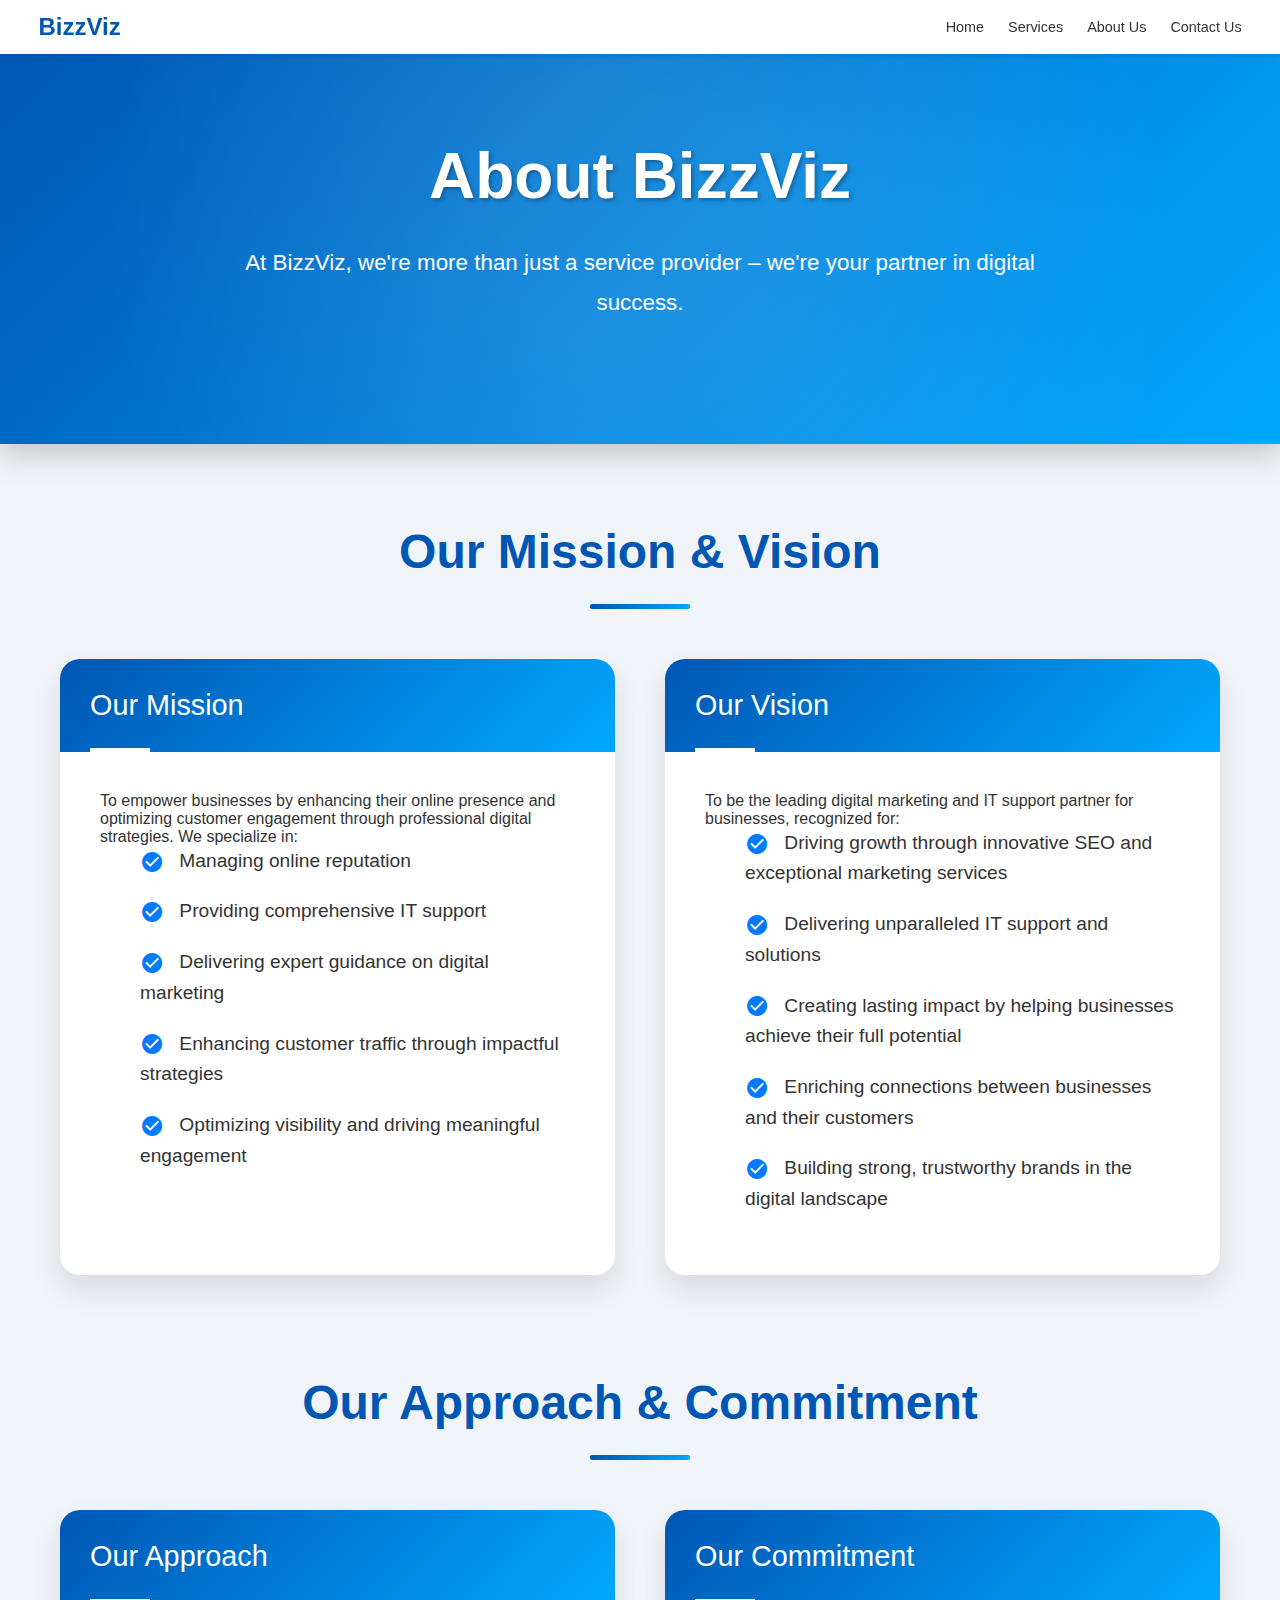
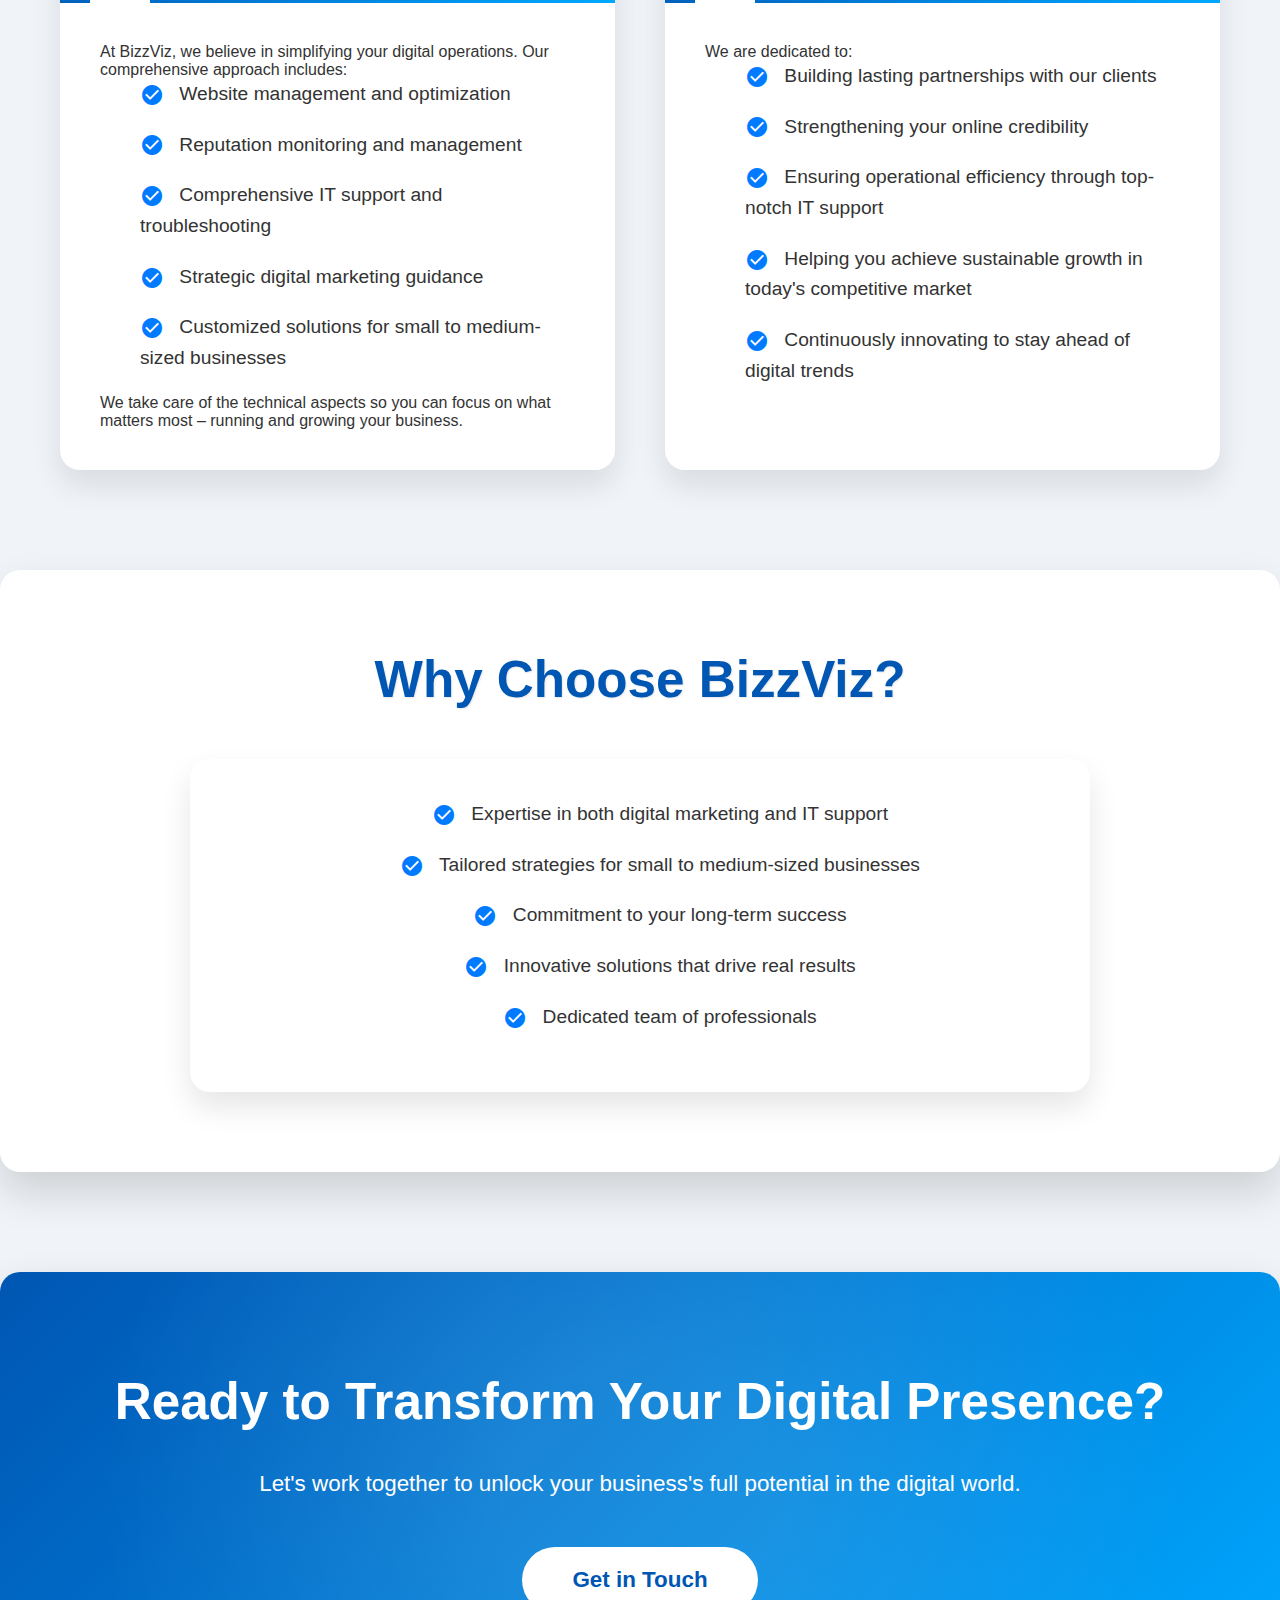
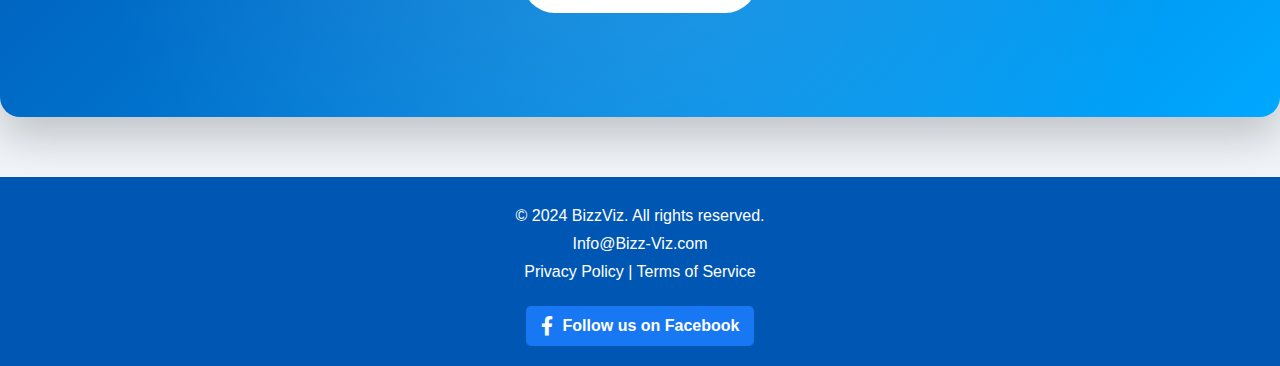
==== commit 3d544614: "adjusted home page" ====
--- a/about.html
+++ b/about.html
@@ -9,6 +9,7 @@
     <link rel="stylesheet" href="./about.css">
     <link href="https://fonts.googleapis.com/icon?family=Material+Icons" rel="stylesheet">
     <link rel="apple-touch-icon" href="./Assets/Images/fav_ios.png">
+    <link rel="stylesheet" href="https://cdnjs.cloudflare.com/ajax/libs/font-awesome/5.15.3/css/all.min.css">
     <link rel="icon" href="./Assets/Images/fav_web.png" type="image/png">
     <script async src="https://www.googletagmanager.com/gtag/js?id=G-HYR4ESN93X"></script>
     <script src="./Scripts/analytics.js"></script>
--- a/style.css
+++ b/style.css
@@ -6,11 +6,13 @@
 }
 
 :root {
-    --primary-color: #0056b3; /* Primary color matching About page */
-    --secondary-color: #00a8ff; /* Secondary color matching About page */
-    --text-color: #333; /* Text color */
-    --bg-color: #f0f4f8; /* Background color */
-    --white: #ffffff; /* White color */
+    --primary-color: #0056b3;
+    --secondary-color: #00a8ff;
+    --text-color: #333;
+    --bg-color: #f0f4f8;
+    --white: #ffffff;
+    --primary-gradient: linear-gradient(135deg, var(--primary-color), var(--secondary-color));
+    --secondary-gradient: linear-gradient(to bottom, #f4f4f4, #eaeaea);
 }
 
 body {
@@ -19,56 +21,8 @@
     font-family: Arial, sans-serif;
     background-color: #f5f5f5; 
 }
-.services {
-    display: flex;
-    flex-direction: column;
-    gap: 20px;
-    padding: 40px 20px;
-    text-align: center;
-}
-
-a:hover {
-    color: #003a7a;
-}
-
-.button {
-    padding: 0.8rem 1.2rem;
-    border: none;
-    border-radius: 4px;
-    font-size: 1rem;
-    cursor: pointer;
-    transition: background-color 0.3s;
-}
-.button-primary {
-    background-color: #0056b3;
-    color: #fff;
-}
-.button-secondary {
-    background-color: #ccc;
-    color: #333;
-}
-.service-item h2 {
-    font-size: 1.5em;
-    margin-bottom: 10px;
-}
-
-.service-item p {
-    font-size: 1em;
-    color: #666;
-}
-.service-item {
-    position: relative;
-    background: #fff;
-    padding: 20px;
-    box-shadow: 0 4px 6px rgba(0, 0, 0, 0.1);
-}
-
-.service-item:hover {
-    transform: translateY(-5px); 
-    box-shadow: 0 10px 20px rgba(0, 0, 0, 0.15);  
-}
-
-/* Header Styles */
+
+/* Nav Style Start */
 header {
     background-color: #ffffff;
     box-shadow: 0 2px 5px rgba(0,0,0,0.1);
@@ -120,193 +74,113 @@
     border: none;
     font-size: 1.5rem;
     cursor: pointer;
-}
-
-/* Responsive Styles */
-@media (max-width: 768px) {
-    .hamburger {
-        display: block;
-    }
-
-    .nav-links {
-        display: none;
-        flex-direction: column;
-        position: absolute;
-        top: 50px;
-        right: 10px;
-        background-color: var(--white);
-        width: 90%;
-        padding: 10px;
-        box-shadow: 0 2px 10px rgba(0, 0, 0, 0.1);
-        z-index: 10;
-    }
-
-    .nav-links.show {
-        display: flex;
-    }
-
-    .nav-links li {
-        margin: 10px 0;
-    }
-
-    .hero-slider {
-        padding: 40px 20px;
-        min-height: 250px;
-    }
-    
-    .hero-content h1 {
-        font-size: 2rem;
-        margin-bottom: 15px;
-    }
-    .hero-content p {
-        font-size: 1rem;
-    }
-    .hero-slider .hero-content {
-        padding: 10px 20px; 
-    }
-    .content-container {
-        flex-direction: column;
-    }
-    .what-we-do-section .content-container {
-        grid-template-columns: 1fr; 
-    }
-    .text-section,
-    .benefits-section {
-        max-width: 100%;
-    }
-    .hero-content h1,
-    .hero-content h2 {
-        font-size: 6vw;
-    }
-    .what-we-do-section {
-        padding: 40px 0;
-    }
-    .services-checkboxes {
-        grid-template-columns: 1fr;
-    }
-    .contact-container {
-        padding: 20px;
-        }
-    .content-container {
-       flex-direction: column;
-        }
-    .text-section, .image-section {
-        max-width: 100%;
-        }
-    .team-image {
-        margin-top: 20px;
-        }
-}
-
-@media (max-width: 727px) {
-    .hero-slider {
-        padding: 60px 20px 30px;
-        min-height: 250px; 
-    }
-    .hero-content h1 {
-        font-size: 1.5rem; 
-    }
-    .hero-content p {
-        font-size: 0.8rem; 
-    }
-}
-#cookie-banner {
-    position: fixed;
-    bottom: 0;
+    color: var(--primary-color);
+    padding: 5px;
+}
+/* Nav Style End */
+/*Cookie Section*/
+
+/*Cookie Section Ends*/
+/* Hero slider section */
+.hero-slider {
+    background: linear-gradient(135deg, #0056b3, #00a8ff);
+    background-size: 400% 400%;
+    animation: gradientAnimation 15s ease infinite;
+    min-height: 50vh;
+    padding-top: 60px;
+    position: relative;
+    overflow: hidden;
+    display: flex;
+    align-items: center;
+    justify-content: center;
+}
+
+@keyframes gradientAnimation {
+    0% { background-position: 0% 50%; }
+    50% { background-position: 100% 50%; }
+    100% { background-position: 0% 50%; }
+}
+
+.slide {
+    position: absolute;
+    top: 0;
+    left: 0;
+    width: 100%;
+    height: 100%;
+    opacity: 0;
+    transition: opacity 0.5s ease-in-out;
+    display: flex;
+    align-items: center;
+    justify-content: center;
+}
+
+.slide.active {
+    opacity: 1;
+}
+
+.hero-content {
+    position: relative;
+    z-index: 2;
+    text-align: center;
+    color: white;
+    padding: 15px;
+    max-width: 90%;
+    width: 100%;
+    word-wrap: break-word;
+}
+.hero-content h1 {
+    font-size: clamp(1.5rem, 3vw, 2em);  
+    margin-bottom: 0.5em;
+}
+
+.hero-content p {
+    font-size: clamp(0.9rem, 2.5vw, 1.2em);
+    margin-bottom: 0.5em; 
+}
+
+@keyframes swirlAnimation {
+    0% { transform: rotate(0deg); }
+    100% { transform: rotate(360deg); }
+}
+
+.slider-nav {
+    position: absolute;
+    bottom: 20px;
     left: 0;
     right: 0;
-    background-color: var(--primary-color);
-    color: var(--white);
-    padding: 15px;
-    text-align: center;
-    z-index: 1000;
-    display: none;
-    box-shadow: 0 -2px 5px rgba(0,0,0,0.1);
-}
-
-#cookie-banner p {
-    margin-bottom: 10px;
-}
-
-#cookie-banner a {
-    color: var(--secondary-color);
-    text-decoration: underline;
-}
-
-#cookie-banner button {
-    background-color: var(--secondary-color);
-    color: var(--white);
-    border: none;
-    padding: 8px 15px;
+    display: flex;
+    justify-content: center;
+    z-index: 3;
+}
+
+.prev, .next {
+    font-size: 1.5em;
+    color: #fff;
+    background-color: rgba(0, 0, 0, 0.5);
+    padding: 0.3em 0.5em;
     margin: 0 10px;
     cursor: pointer;
-    border-radius: 4px;
-    transition: background-color 0.3s ease;
-}
-#cookie-banner button:hover {
+    border-radius: 50%;
+    transition: background-color 0.3s;
+}
+
+.prev:hover, .next:hover {
+    background-color: rgba(0, 0, 0, 0.8);
+}
+
+.btn {
+    display: inline-block;
+    padding: 0.8em 1.5em;
     background-color: var(--primary-color);
-}
-/* Hero Section */
-.hero-slider {
-        background: linear-gradient(135deg, var(--primary-color), var(--secondary-color));
-        color: var(--white);
-        text-align: center;
-        padding: 120px 20px;
-        margin-bottom: 5px;
-        height: auto;
-        min-height: 300px;
-        position: relative;
-        overflow: hidden;
-        box-shadow: 0 10px 30px rgba(0, 0, 0, 0.2);
-}
-
-.slide {
-    position: absolute;
-    width: 100%;
-    display: none; /* Hide all slides by default */
-    align-items: center; /* Center vertically */
-    justify-content: center; /* Center horizontally */
-    transition: opacity 0.5s ease; /* Smooth transition for opacity */
-    top: 0; /* Aligns the top of the slide with the hero section */
-    bottom: 0; /* Aligns the bottom of the slide with the hero section */
-}
-
- 
-.slide.active {
-    display: flex; /* Only display the active slide */
-    opacity: 1; /* Ensure it's fully visible */
-}
-
-.slide:not(.active) {
-    opacity: 0; /* Fade out non-active slides */
-}
-
-.hero-content {
-    display: flex;
-    flex-direction: column;
-    align-items: center;
-    text-align: center;
-    justify-content: center; /* Centers the content vertically */
-    height: 100%; /* Make sure it occupies full height */
-    padding: 20px; /* Adjust padding if needed */
-    max-width: 90%;
-    z-index: 3;
-    opacity: 0;
-    animation: fadeIn 1s forwards;
-}
-/* Animation for sliding in */
-@keyframes fadeIn {
-    0% {
-        transform: translateX(-100%); /* Start off-screen */
-        opacity: 0; /* Completely transparent */
-    }
-    100% {
-        transform: translateX(0); /* End in original position */
-        opacity: 1; /* Fully visible */
-    }
-}
-
-/* Styling for the "What Do We Do?" section */
+    color: #fff;
+    text-decoration: none;
+    border-radius: 5px;
+    margin-top: 1em;
+    font-size: clamp(0.8rem, 2.5vw, 1rem);  
+}
+/*Hero Slider Section Ends*/
+
+/*What we do section */
 .what-we-do-section {
     background: linear-gradient(to bottom, #f4f4f4, #eaeaea);
     padding: 40px 0;
@@ -317,18 +191,15 @@
     gap: 20px;
 }
 
-.what-we-do-section:hover {
-    transform: translateY(-10px); 
-    margin-top: -10px;
-    box-shadow: 0px 10px 15px rgba(0, 0, 0, 0.1); 
-}
-
 .what-we-do-section h2 {
     font-size: 3rem;
     font-weight: bold;
     margin-bottom: 50px;
     color: var(--primary-color);
-    text-shadow: 2px 2px 5px rgba(0, 0, 0, 0.2); /* Adding subtle text shadow for better legibility */
+    text-shadow: 2px 2px 5px rgba(0, 0, 0, 0.2);
+    text-align: center; 
+    margin: 0 auto; 
+    display: block; 
 }
 .what-we-do-section .container {
     max-width: 1200px;
@@ -338,7 +209,7 @@
 
 .what-we-do-section .content-container {
     display: flex;
-    grid-template-columns: 1fr 1fr;
+    flex-wrap: wrap; 
     gap: 20px;
 }
 
@@ -350,8 +221,8 @@
     box-shadow: 0 4px 6px rgba(0, 0, 0, 0.1);
 }
 .what-we-do-section .text-section:hover {
-    transform: translateY(-5px);
-    box-shadow: 0 10px 15px rgba(0, 0, 0, 0.1);
+    transform: none;
+    box-shadow: 0 4px 6px rgba(0, 0, 0, 0.1); 
 }
 .what-we-do-section .benefits-list li:hover {
     color: var(--secondary-color);
@@ -392,80 +263,69 @@
     margin: 30px 0;
     font-size: 20px;
 }
-
+.what-we-do-section .benefits-title {
+    font-size: 1.5em;
+    margin-bottom: 15px;
+    color: var(--primary-color); /* Set the color to primary */
+    text-align: center;
+    font-weight: bold;
+    transition: color 0.3s ease;
+}
 
 .what-we-do-section .benefits-list li .benefit-text {
     font-weight: bold;
 }
-
-/* Navigation */
-.slider-nav {
-    position: absolute;
-    top: 50%; 
-    left: 10px;
-    transform: translateY(-50%);
-    z-index: 4;
-}
-
-.slider-nav .prev, .slider-nav .next {
-    cursor: pointer;
-    font-size: 2rem;
-    color: white;
-    padding: 10px;
-}
-
-
-.services-intro::before {
-    content: '';
-    position: absolute;
-    top: -50%;
-    left: -50%;
-    width: 200%;
-    height: 200%;
-    background: radial-gradient(circle, rgba(255,255,255,0.1) 10%, transparent 40%);
-    animation: rotate 20s linear infinite;
-}
-
-@keyframes rotate {
-    0% { transform: rotate(0deg); }
-    100% { transform: rotate(360deg); }
-}
-
-
-@keyframes slideIn {
-    to {
-        opacity: 1;
-        transform: translateY(0); /* Move to original position */
-    }
-}
-
-.hero-content h1,
-.hero-content p {
-    color: white; /* Set font color to white */
-    text-align: center; /* Center align text for better visibility */
-    margin: 0; /* Reset margins */
-}
-
-.hero-content h1 {
-    font-size: 3vw; 
+.benefits-section {
+    flex: 1;
+    max-width: 40%;
+}
+
+.benefits-list {
+    list-style-type: none;
+    padding: 0;
+}
+
+.benefits-list li {
+    display: flex;
+    align-items: flex-start;
     margin-bottom: 15px;
-    text-shadow: 2px 2px 4px rgba(0, 0, 0, 0.3);
-}
-
-.hero-content h1,
-.hero-content h2 {
-    font-size: 2.5rem;
-    margin-bottom: 1rem;
-    font-weight: bold;
-    text-shadow: 2px 2px 4px rgba(0, 0, 0, 0.5);
-}
-.hero-content p {
-    font-size: 1.2vw;
-    max-width: 800px;
-    margin: 0 auto; /* Ensure consistent horizontal centering */
-    line-height: 1.8;
-}
-.hero-content .btn {
+    color: #333;
+    line-height: 1.4;
+}
+
+.benefits-list li::before {
+    content: '✓';
+    color: #007bff;
+    font-weight: bold;
+    font-size: 1.2em;
+    margin-right: 10px;
+    flex-shrink: 0;
+}
+
+.what-we-do-section .content-container {
+    display: flex;
+    gap: 20px;
+    background-color: var(--white);
+    padding: 20px;
+    box-shadow: 0 4px 6px rgba(0, 0, 0, 0.1); 
+}
+.what-we-do-section .text-section,
+.what-we-do-section .benefits-section {
+    flex: 1 1 100%; 
+    max-width: 48%; 
+    box-sizing: border-box;
+}
+.benefit-text {
+    flex: 1;
+}
+.section-title{
+    text-align: center;
+}
+.content-container .btn {
+    display: flex;
+    justify-content: center;
+    align-items: center;
+    width: 100%;
     background-color: var(--secondary-color);
     color: white;
     padding: 10px 20px;
@@ -474,179 +334,254 @@
     border-radius: 50px;
     transition: background-color 0.3s ease;
 }
-.mt-1 { margin-top: 1rem; }
-.mb-1 { margin-bottom: 1rem; }
-.pt-2 { padding-top: 2rem; }
-.pb-2 { padding-bottom: 2rem; }
-.hero-content .btn:hover {
-    background-color: darken(var(--secondary-color), 10%);
-}
-.header, .main, .footer {
-    display: flex;
-    flex-direction: row;
+.benefits-title {
+    font-size: 1.5em;
+    margin-bottom: 15px;
+    color: #333;
+    text-align: center;
+    font-weight: bold;
+}
+/*What we do section ends */
+
+/* Separator Section */
+ .separator {
+    height: 2px;
+    background-color: #007bff;
+    margin: 20px 0 0px; 
+}
+/*Seperator Section Ends */
+
+/*Our Services Section*/
+.our-services-section {
+    background: var(--secondary-gradient);
+    padding: 60px 0;
+    text-align: center;
+}
+
+.our-services-heading {
+    font-size: 3rem;
+    font-weight: bold;
+    color: var(--primary-color);
+    text-shadow: 2px 2px 5px rgba(0, 0, 0, 0.2);
+    margin-bottom: 40px;
+    text-align: center;
+    width: 100%;
+    display: block;
+}
+
+.our-services-description {
+    font-size: 1rem; /* Base size */
+    font-weight: bold;
+    margin-bottom: 2%;
+    line-height: 1.5;
+    max-width: 800px;
+    margin-left: auto;
+    margin-right: auto;
+    padding: 0 20px;
+}
+.card-container {
+    display: flex;
+    flex-wrap: wrap;
+    justify-content: center;
+    gap: 30px;
+    max-width: 1200px;
+    margin: 0 auto;
+    padding: 0 15px;
+}
+
+.card {
+    position: relative;
+    width: calc(33.333% - 30px);
+    background-color: var(--white);
+    border-radius: 15px;
+    overflow: hidden;
+    box-shadow: 0 6px 12px rgba(0, 0, 0, 0.1);
+    transition: all 0.3s ease;
+    transform-style: preserve-3d;
+    perspective: 1000px;
+}
+
+.card:hover {
+    transform: translateY(-10px) rotateX(5deg);
+    box-shadow: 0 10px 20px rgba(0, 0, 0, 0.15);
+}
+
+.card img {
+    width: 100%;
+    height: 250px;
+    object-fit: cover;
+    transition: transform 0.3s ease;
+}
+
+.card:hover img {
+    transform: scale(1.05);
+}
+
+.card h3 {
+    padding: 15px;
+    margin: 0;
+    background-color: var(--secondary-color);
+    color: white;
+    text-align: center;
+    transition: background-color 0.3s ease;
+}
+
+.card:hover h3 {
+    background-color: var(--secondary-color);
+}
+.card-hover {
+    position: absolute;
+    top: 0;
+    left: 0;
+    width: 100%;
+    height: 100%;
+    background: rgba(0, 86, 179, 0.9);
+    color: white;
+    display: flex;
     align-items: center;
+    justify-content: center;
+    opacity: 0;
+    transition: opacity 0.3s ease;
+    padding: 20px;
+    text-align: center;
+}
+.card:hover .card-hover {
+    opacity: 1;
+}
+.card-hover p {
+    font-size: 1rem;
+    line-height: 1.6;
+    transform: translateY(20px);
+    opacity: 0;
+    transition: all 0.3s ease;
+}
+.card:hover .card-hover p {
+    transform: translateY(0);
+    opacity: 1;
+}
+.card a, .card a:hover, .card a:focus {
+    text-decoration: none;
+}
+/*Our Services Ends */
+
+/*Why Choose Us Section*/
+.why-choose-us {
+    padding: 10px 0;
+    background-color: #f9f9f9;
+}
+.container {
+    display: flex;
+    flex-wrap: wrap;
+    justify-content: center;
+    flex-direction: column;
+    align-items: center;
+    margin: 0 auto;
     padding: 1rem;
 }
-    /* Separator */
-    .separator {
-        height: 2px;
-        background-color: #007bff;
-        margin: 20px 0 0px; 
-    }
-    .scroll-down-arrow {
-        text-align: center;
-        margin: 20px 0;
-    }
-
-    .scroll-down-arrow a {
-        display: inline-block;
-        width: 40px;
-        height: 40px;
-        line-height: 40px;
-        background-color: #007bff;
-        border-radius: 50%;
-        color: white;
-        text-decoration: none;
-        transition: all 0.3s ease;
-        box-shadow: none; /* Remove shadow from arrow */
-    }
-
-    .scroll-down-arrow a:hover {
-        transform: translateY(5px);
-        background-color: #007bff; /* Slightly darker on hover */
-    }
-
-    .why-choose-us {
-        padding: 60px 0;
-        background-color: #f9f9f9;
-    }
-    
-    .container {
-        display: flex;
-        flex-direction: column;
-        align-items: center;
-        margin: 0 auto;
-        padding: 1rem;
-    }
-    .row {
-        display: flex;
-        justify-content: space-between;
-    } 
-    .why-choose-us h2 {
-        font-size: 2.5rem;
-        color: #333;
-        margin-bottom: 30px;
-        text-align: center;
-        color: var(--primary-color);
-         text-shadow: 1px 1px 2px rgba(0, 0, 0, 0.1);
-    }
-    
-    .content-container {
-        display: flex;
-        justify-content: space-between;
-        gap: 50px;
-    }
-    
-    .text-section {
-        flex: 1;
-        max-width: 60%;
-    }
-    
-    .text-section p {
-        margin-bottom: 20px;
-        line-height: 1.6;
-        color: #555;
-    }
-    .subtitle {
-        font-size: 1.5rem;
-        color: #555;
-    }
-    .paragraph {
-        font-size: 1rem;
-        line-height: 1.5;
-        color: #666;
-    }
-    .benefits-section {
-        flex: 1;
-        max-width: 40%;
-    }
-    
-    .benefits-list {
-        list-style-type: none;
-        padding: 0;
-    }
-    
-    .benefits-list li {
-        display: flex;
-        align-items: flex-start;
-        margin-bottom: 15px;
-        color: #333;
-        line-height: 1.4;
-    }
-    
-    .benefits-list li::before {
-        content: '✓';
-        color: #007bff;
-        font-weight: bold;
-        font-size: 1.2em;
-        margin-right: 10px;
-        flex-shrink: 0;
-    }
-
-    .what-we-do-section .content-container {
-        display: flex;
-        gap: 20px;
-        background-color: var(--white);
-        padding: 20px; /* Optional padding for spacing */
-        box-shadow: 0 4px 6px rgba(0, 0, 0, 0.1); 
-    }
-    .content-container .btn {
-        display: flex;
-        justify-content: center;
-        align-items: center;
-        width: 100%;
-        background-color: var(--secondary-color);
-        color: white;
-        padding: 10px 20px;
-        text-decoration: none;
-        font-size: 1rem;
-        border-radius: 50px;
-        transition: background-color 0.3s ease;
-    }
-    
-    .what-we-do-section .text-section,
-    .what-we-do-section .benefits-section {
-        flex: 1;
-        padding: 30px;
-        box-shadow: none; 
-        background-color: transparent; 
-    }
-    
-    .what-we-do-section .content-container:hover {
-        transform: translateY(-10px);
-        box-shadow: 0 10px 15px rgba(0, 0, 0, 0.1); /* Optional: Add hover effect to the entire box */
-    }
-    .benefit-text {
-        flex: 1;
-    }
-    .section-title{
-        text-align: center;
-    }
-
-
-    
-    /* Contact Section */
+.row {
+    display: flex;
+    justify-content: space-between;
+} 
+.why-choose-us h2 {
+    font-size: 2.5rem;
+    color: #333;
+    margin-bottom: 30px;
+    text-align: center;
+    color: var(--primary-color);
+    text-shadow: 1px 1px 2px rgba(0, 0, 0, 0.1);
+}
+.content-container {
+    display: flex;
+    justify-content: space-between;
+    gap: 50px;
+}
+.text-section {
+    flex: 1;
+    max-width: 60%;
+}
+.text-section p {
+    margin-bottom: 20px;
+    line-height: 1.6;
+    color: #555;
+}
+.benefits-section {
+    flex: 1;
+    max-width: 40%;
+}
+.benefits-list {
+    list-style-type: none;
+    padding: 0;
+}
+.benefits-list li {
+    display: flex;
+    align-items: flex-start;
+    margin-bottom: 15px;
+    color: #333;
+    line-height: 1.4;
+}
+.benefits-list li::before {
+    content: '✓';
+    color: #007bff;
+    font-weight: bold;
+    font-size: 1.2em;
+    margin-right: 10px;
+    flex-shrink: 0;
+}
+.what-we-do-section .content-container {
+    display: flex;
+    gap: 20px;
+    background-color: var(--white);
+    padding: 20px; 
+    box-shadow: 0 4px 6px rgba(0, 0, 0, 0.1); 
+}
+.what-we-do-section .text-section,
+.what-we-do-section .benefits-section {
+    flex: 1;
+    padding: 30px;
+    box-shadow: none; 
+    background-color: transparent; 
+}
+.benefit-text {
+    flex: 1;
+}
+.section-title{
+    text-align: center;
+}
+/*Why Choose Us Section Ends*/
+/*Drop Down Arrow*/
+.scroll-down-arrow {
+    text-align: center;
+    margin: 20px 0;
+}
+
+.scroll-down-arrow a {
+    display: inline-block;
+    width: 40px;
+    height: 40px;
+    line-height: 40px;
+    background-color: #007bff;
+    border-radius: 50%;
+    color: white;
+    text-decoration: none;
+    transition: all 0.3s ease;
+    box-shadow: none; /* Remove shadow from arrow */
+}
+
+.scroll-down-arrow a:hover {
+    transform: translateY(5px);
+    background-color: #007bff; /* Slightly darker on hover */
+}
+/*Drop Down Arrow Section Ends*/
+/*Contact Section*/
 .contact-section {
-    padding: 60px 0;
-}
-
+    padding: 30px 10;
+}
 .services-checkboxes {
     display: grid;
     grid-template-columns: repeat(2, 1fr);
-    gap: 12px 20px; /* Increased horizontal gap for better separation */
+    gap: 12px 20px; 
     margin-top: 10px;
 }
-
 .services-checkboxes label {
     display: flex;
     align-items: center;
@@ -657,11 +592,9 @@
     cursor: pointer;
     transition: background-color 0.3s ease;
 }
-
 .services-checkboxes label:hover {
     background-color: #e0e0e0;
 } 
-
 .services-checkboxes input[type="checkbox"] {
     margin-right: 10px; /* Increased margin for better spacing */
     appearance: none;
@@ -676,11 +609,9 @@
     top: -1px;
     flex-shrink: 0; /* Prevent checkbox from shrinking */
 }
-
 .services-checkboxes input[type="checkbox"]:checked {
     background-color: var(--primary-color);
 }
-
 .services-checkboxes input[type="checkbox"]:checked::before {
     content: '\2713';
     position: absolute;
@@ -690,8 +621,6 @@
     left: 50%;
     transform: translate(-50%, -50%);
 }
-
-
 .contact-container {
     max-width: 600px;
     margin: 0 auto;
@@ -702,8 +631,8 @@
     transition: all 0.3s ease;
     border-radius: 20px;
 }
-
 .contact-container h2 {
+    font-size: 1.8rem;
     text-align: center;
     color: var(--primary-color);
     margin-bottom: 30px;
@@ -716,19 +645,15 @@
         transform: translateY(-10px);
     }
 }
-
 .contact-container:hover {
     animation: none;
     transform: translateY(-5px); 
-    box-shadow: 0 20px 40px rgba(0, 0, 0, 0.2); 
+    box-shadow: none;
     transition: transform 0.3s ease, box-shadow 0.3s ease; 
 }
-
-
 .form-group {
     margin-bottom: 25px;
 }
-
 .form-group input,
 .form-group textarea,
 .form-group select {
@@ -739,21 +664,18 @@
     font-size: 16px;
     transition: all 0.3s ease;
 }
-
 .form-group input:focus,
 .form-group textarea:focus,
 .form-group select:focus {
     border-color: var(--secondary-color);
     box-shadow: 0 0 10px rgba(0, 168, 255, 0.1);
 }
-
 .form-group label {
     display: block;
     margin-bottom: 8px;
     color: var(--text-color);
     font-weight: 600;
 }
- 
 .submit-btn {
     display: block;
     width: 100%;
@@ -767,216 +689,287 @@
     cursor: pointer;
     transition: background 0.3s ease, transform 0.2s ease;
 }
-
 .submit-btn:hover {
     transform: translateY(-3px);
     box-shadow: 0 10px 20px rgba(0, 0, 0, 0.2);
 }
-
-    .text-section {
-        flex: 1;
-        max-width: 60%;
-    }
-    
-    .image-section {
-        flex: 1;
-        max-width: 40%;
-    }
-    .team-image {
-        max-width: 50%;
-        float: left;
-        height: auto;
-        border-radius: 10px;
-        box-shadow: 0 4px 15px rgba(0, 0, 0, 0.1);
-        transition: transform 0.3s ease;
-    }
-    .team-image:hover {
-        transform: scale(1.05);
-    }
-    .our-services-heading {
-    font-size: 3rem;
-    font-weight: bold;
-    margin-bottom: 50px;
-    color: var(--primary-color);
-    text-shadow: 2px 2px 5px rgba(0, 0, 0, 0.2);
-    text-align: center;
-    }    
-
-    .card-container {
-        display: flex;
-        justify-content: center;
-        flex-wrap: wrap;
-        padding: 20px;
-        transition: transform 0.3s ease, box-shadow 0.3s ease;
-    }
-    .card-container:hover {
-        transform: translateY(-5px); 
-        box-shadow: 0 10px 20px rgba(0, 0, 0, 0.15); 
-    }
+/*Form Submit Popup */ 
+.popup {
+    position: fixed;
+    top: 0;
+    left: 0;
+    width: 100%;
+    height: 100%;
+    background-color: rgba(0, 0, 0, 0.5);
+    display: flex;
+    justify-content: center;
+    align-items: center;
+    z-index: 1000;
+}
+
+.popup-content {
+    background-color: white;
+    padding: 15px;
+    border-radius: 5px;
+    text-align: center;
+    max-width: 90%;
+    box-shadow: 0 0 10px rgba(0, 0, 0, 0.3);
+}
+
+.popup-content.success h2 {
+    color: #007bff;
+}
+
+.popup-content.error h2 {
+    color: #f44336;
+}
+
+.popup-content button {
+    margin-top: 15px;
+    padding: 10px 20px;
+    background-color: #007bff;
+    color: white;
+    border: none;
+    border-radius: 50px;
+    cursor: pointer;
+}
+
+.popup-content button:hover {
+    background-color: #007bff;
+}
+/* Contact Section Ends*/
+
+/*Footer Section*/
+footer {
+    background-color: var(--primary-color);
+    color: var(--white);
+    text-align: center;
+    padding: 20px 0;
+    margin-top: 60px;
+}
+
+footer p {
+    margin: 10px 0;
+} 
+
+footer a {
+    color: var(--white);
+    text-decoration: none;
+    transition: color 0.3s ease;
+}
+
+footer a:hover {
+    color: var(--secondary-color);
+}
+.facebook-follow-button {
+    display: inline-flex;
+    align-items: center;
+    background-color: #1877F2;
+    color: white;
+    padding: 10px 15px;
+    border-radius: 5px;
+    font-weight: bold;
+    text-decoration: none;
+    margin-top: 15px;
+    transition: all 0.3s ease;
+}
+
+.facebook-follow-button:hover {
+    background-color: #ffffff;
+    color: #1877F2;
+    box-shadow: 0 4px 8px rgba(0, 0, 0, 0.1);
+}
+
+.facebook-follow-button i {
+    margin-right: 10px;
+    font-size: 1.2em;
+}
+/*Footer Section Ends*/
+
+/* Responsive Styles */
+@media (min-width: 1200px) {
+    .hero-slider {
+        min-height: 60vh;
+    }
+    .hero-content {
+        max-width: 70%;
+    }
+    .hero-content h1 {
+        font-size: 2.5em;
+    }
+    .hero-content p {
+        font-size: 1.1em;
+    }
+    .btn {
+        padding: 0.8em 1.8em;
+        font-size: 1.1em;
+    }
+}
+@media (max-width: 992px) {
     .card {
-        width: 300px;
-        height: 200px;
-        margin: 15px;
-        background-color: #f0f0f0;
-        border-radius: 50px;
-        overflow: hidden;
-        position: relative;
-        box-shadow: 0 4px 8px rgba(0,0,0,0.1);
-    }
-
-    .card img {
-        width: 100%;
-        height: 200px;
-        object-fit: center;
-    }
-
-    .card h3 {
-        padding: 15px;
-        text-align: end;
+        width: calc(50% - 30px);
+    }
+}
+@media (max-width: 768px) {
+    .hamburger {
+        display: block;
+    }
+    .nav-links {
+        display: none;
+        flex-direction: column;
         position: absolute;
-        color: rgba(0, 0, 0, 0.879);
-        bottom: 0;
-        width: 100;
-        background-color: rgba(255, 255, 255, 0.67); /* Semi-transparent background */
-    }
-
-    .card-hover {
-        position: absolute;
-        top: 0;
+        top: 100%;
         left: 0;
         width: 100%;
-        height: 100%;
-        background-color: rgba(0, 48, 190, 0.8);
-        color: rgb(255, 255, 255);
+        background-color: var(--white);
+        padding: 20px 0;
+        box-shadow: 0 2px 10px rgba(0, 0, 0, 0.1);
+    }
+    .nav-links.show {
         display: flex;
-        align-items: center;
-        justify-content: center;
-        opacity: 0;
-        transition: opacity 0.3s ease;
+    }
+    .nav-links li {
+        margin: 10px 0;
+        text-align: center;
+    }
+    .nav-links a {
+        display: block;
+        padding: 10px;
+    }
+    .hero-slider {
+        min-height: 60vh;
+    }
+    .hero-content {
+        max-width: 95%;
         padding: 15px;
+    }
+    .hero-content h1 {
+        font-size: 1.8em;
+    }
+    .hero-content h2 {
+        font-size: 1.2em;
+        margin-bottom: 0.5em;
+    }
+    .hero-content p {
+        font-size: 0.9em;
+    }
+    .btn {
+        padding: 0.6em 1.2em;
+        font-size: 0.9em;
+    }
+    .slider-nav {
+        top: auto;
+        bottom: 10px;
+        transform: none;
+    }
+    .prev, .next {
+        font-size: 1.2em;
+        padding: 0.2em;
+    }
+    .what-we-do-section {
+        padding: 3rem 1rem; 
+   }
+   .section-title {
+        font-size: 2rem; 
+   }
+   .content-container {
+        flex-direction: column; 
+   }
+   .text-section, .benefits-section {
+        min-width: 100%; 
+   }
+   .what-we-do-section {
+        padding: 2rem 1rem;
+    }
+    .what-we-do-section .content-container {
+        flex-direction: column; /* Stack items vertically */
+    }
+    .what-we-do-section .text-section,
+    .what-we-do-section .benefits-section {
+        max-width: 100%; /* Full width for smaller screens */
+        margin-bottom: 1rem; /* Add spacing between stacked items */
+    }
+    .section-title {
+        font-size: 1.8rem;  
+    }
+    .btn {
+        font-size: 1rem;
+        padding: 0.5rem 1rem;
+    }
+    .our-services-description {
+        font-size: clamp(1rem, 1em + 1vw, 1.5rem); 
+        font-weight: bold;
+        margin-bottom: 2%;
+        line-height: 1.5; 
+        max-width: 800px;
+        margin-left: auto;
+        margin-right: auto;
+    }
+    .services-checkboxes {
+        grid-template-columns: 1fr; /* Single column for smaller screens */
+    }
+    .contact-section {
+        padding: 20px 10px;
+    }
+    .contact-container {
+        padding: 20px;
+    }
+    .contact-container h2 {
+        font-size: 1.5rem;
+    }
+    .form-group input,
+    .form-group textarea,
+    .form-group select {
+        font-size: 14px;
+        padding: 10px;
+    }
+    .submit-btn {
+        padding: 12px;
+        font-size: 1rem;
+    }
+    .popup-content {
+        max-width: 95%;
+        padding: 10px;
+    }
+}
+@media (max-width: 600px) {
+    .card {
+        width: 100%;
+    }
+    .submit-btn {
+        padding: 10px 12px;
+        border-radius: 30px;
+    }
+}
+@media (max-width: 480px) {
+    .hero-slider {
+        min-height: 40vh;
+    }
+    .hero-content {
+        padding: 10px;
         text-align: center;
     }
-
-    .card:hover .card-hover {
-        opacity: 1;
-    }
-
-    .card-hover p {
-       font-size: 0.9em; /* Slightly smaller font size */
-    line-height: 1.4; /* Improved line spacing */
-    }
-
-    /* Text Block Styles */
-    .text-block {
-        display: flex; /* Use flexbox for the content alignment */
-        align-items: center; /* Vertically align items */
-        margin: 0px 0; /* Space between text blocks */
-        box-shadow: 0 4px 10px rgba(0, 0, 0, 0.2); /* Box shadow for the text block */
-        border-radius: 8px; /* Rounded corners */
-        overflow: hidden; /* Prevents overflow of images */
-    }
-
-    /* Text Styles */
-    .text {
-        padding: 20px; /* Space inside text block */
-        flex: 1; /* Allow text to grow */
-    }
-
-    /* Image Styles */
-    .image {
-        max-width: 200px; /* Maximum width of the images */
-        height: auto; /* Maintain aspect ratio */
-        margin: 0 20px; /* Space around the images */
-    }
-
-    
-    /* Footer */
-    footer {
-        background-color: var(--primary-color);
-        color: var(--white);
-        text-align: center;
-        padding: 20px 0;
-        margin-top: 60px;
-    }
-    
-    footer p {
-        margin: 10px 0;
-    } 
-
-    footer a {
-        color: var(--white);
-        text-decoration: none;
-        transition: color 0.3s ease;
-    }
-    
-    footer a:hover {
-        color: var(--secondary-color);
-    }
-    .facebook-follow-button {
-        display: inline-flex;
-        align-items: center;
-        background-color: #1877F2;
-        color: white;
-        padding: 10px 15px;
-        border-radius: 5px;
-        font-weight: bold;
-        text-decoration: none;
-        margin-top: 15px;
-        transition: all 0.3s ease;
-    }
-    
-    .facebook-follow-button:hover {
-        background-color: #ffffff;
-        color: #1877F2;
-        box-shadow: 0 4px 8px rgba(0, 0, 0, 0.1);
-    }
-    
-    .facebook-follow-button i {
-        margin-right: 10px;
+    .hero-content h1 {
         font-size: 1.2em;
     }
-    /*Form Submit Popup */ 
-    .popup {
-        position: fixed;
-        top: 0;
-        left: 0;
-        width: 100%;
-        height: 100%;
-        background-color: rgba(0, 0, 0, 0.5);
-        display: flex;
-        justify-content: center;
-        align-items: center;
-        z-index: 1000;
-    }
-    
-    .popup-content {
-        background-color: white;
-        padding: 20px;
-        border-radius: 5px;
-        text-align: center;
-        max-width: 80%;
-        box-shadow: 0 0 10px rgba(0, 0, 0, 0.3);
-    }
-    
-    .popup-content.success h2 {
-        color: #007bff;
-    }
-    
-    .popup-content.error h2 {
-        color: #f44336;
-    }
-    
-    .popup-content button {
-        margin-top: 15px;
-        padding: 10px 20px;
-        background-color: #007bff;
-        color: white;
-        border: none;
-        border-radius: 50px;
-        cursor: pointer;
-    }
-    
-    .popup-content button:hover {
-        background-color: #007bff;
-    }
-    +    .hero-content p {
+        font-size: 0.8rem;
+    }
+    .slider-nav {
+        bottom: 5px;
+    }
+    .btn {
+        padding: 0.5em 1em;
+    }
+    .prev, .next {
+        font-size: 1em;
+        padding: 0.1em 0.3em;
+        margin: 0 3px;
+    }
+    .our-services-description {
+        font-size: 0.9em; 
+        margin-bottom: 8px; 
+        text-align: center; 
+    }
+}
+/* Responsive Styles End*/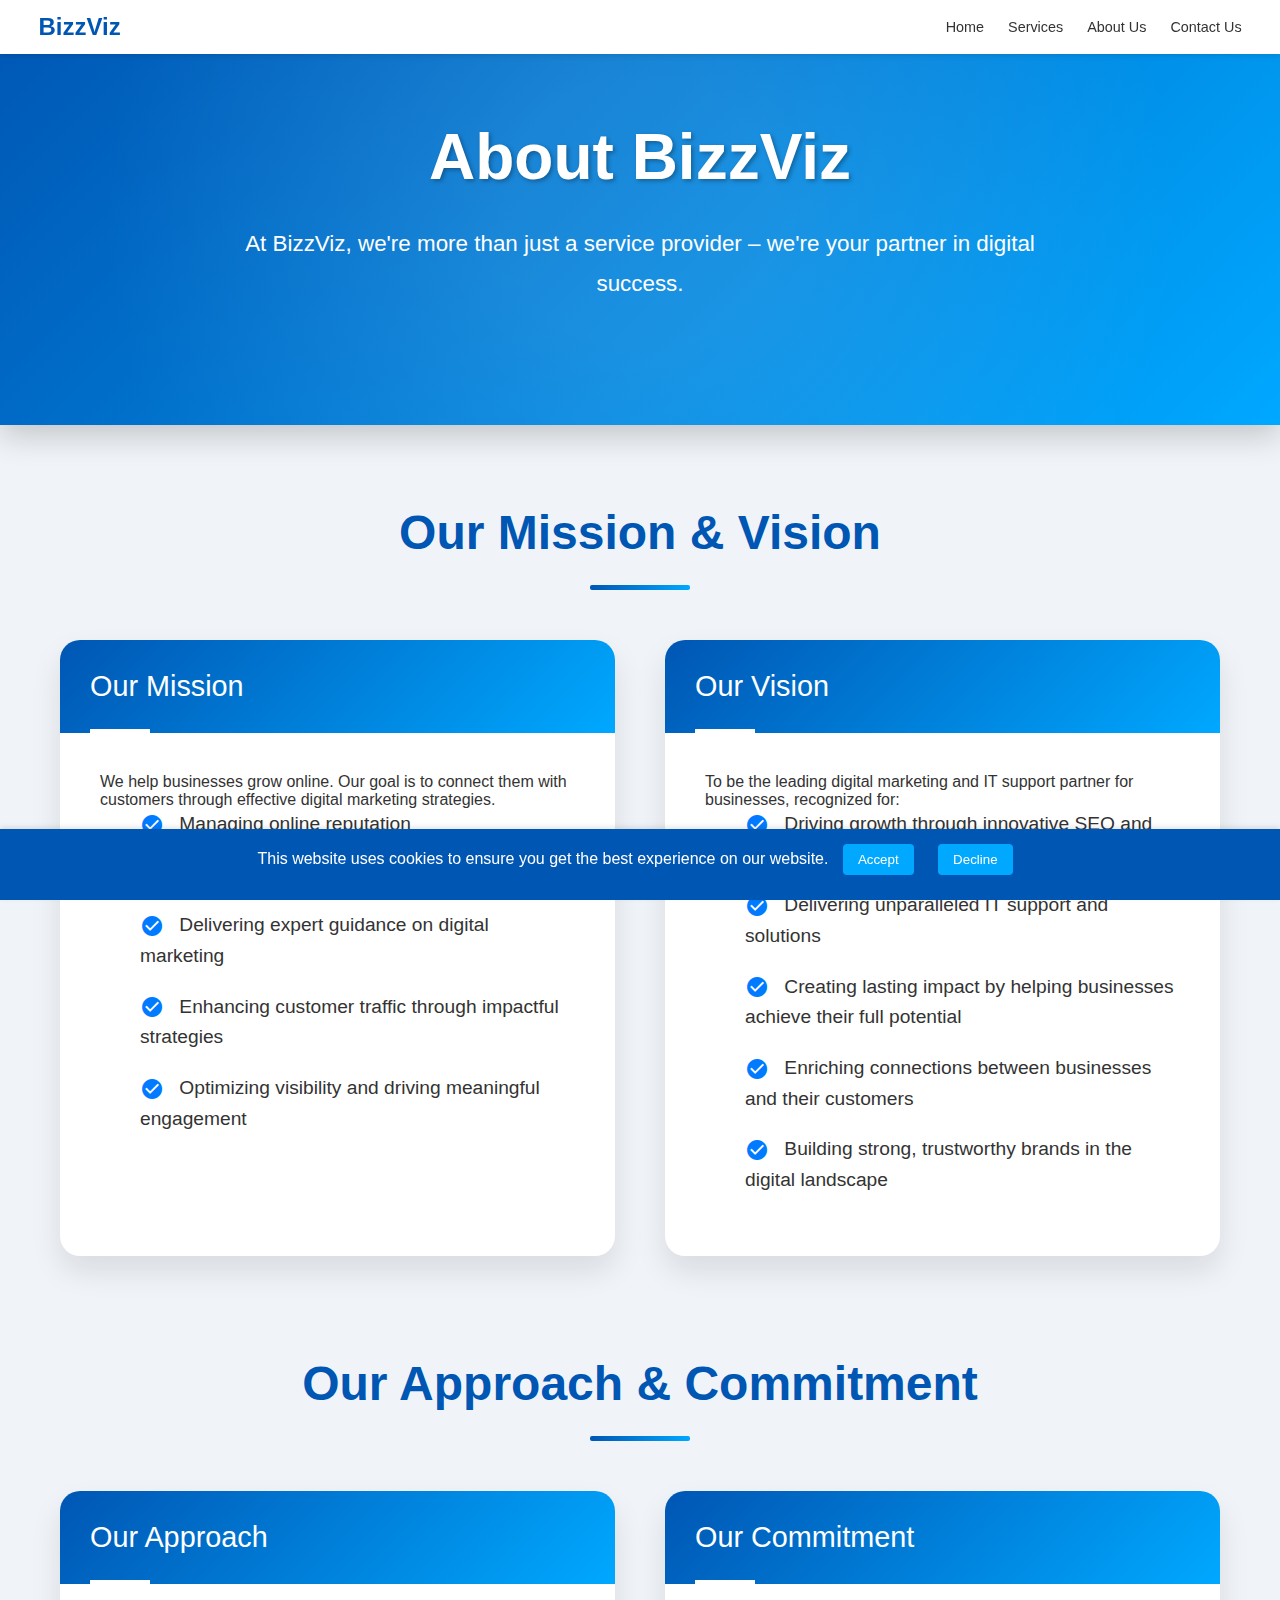
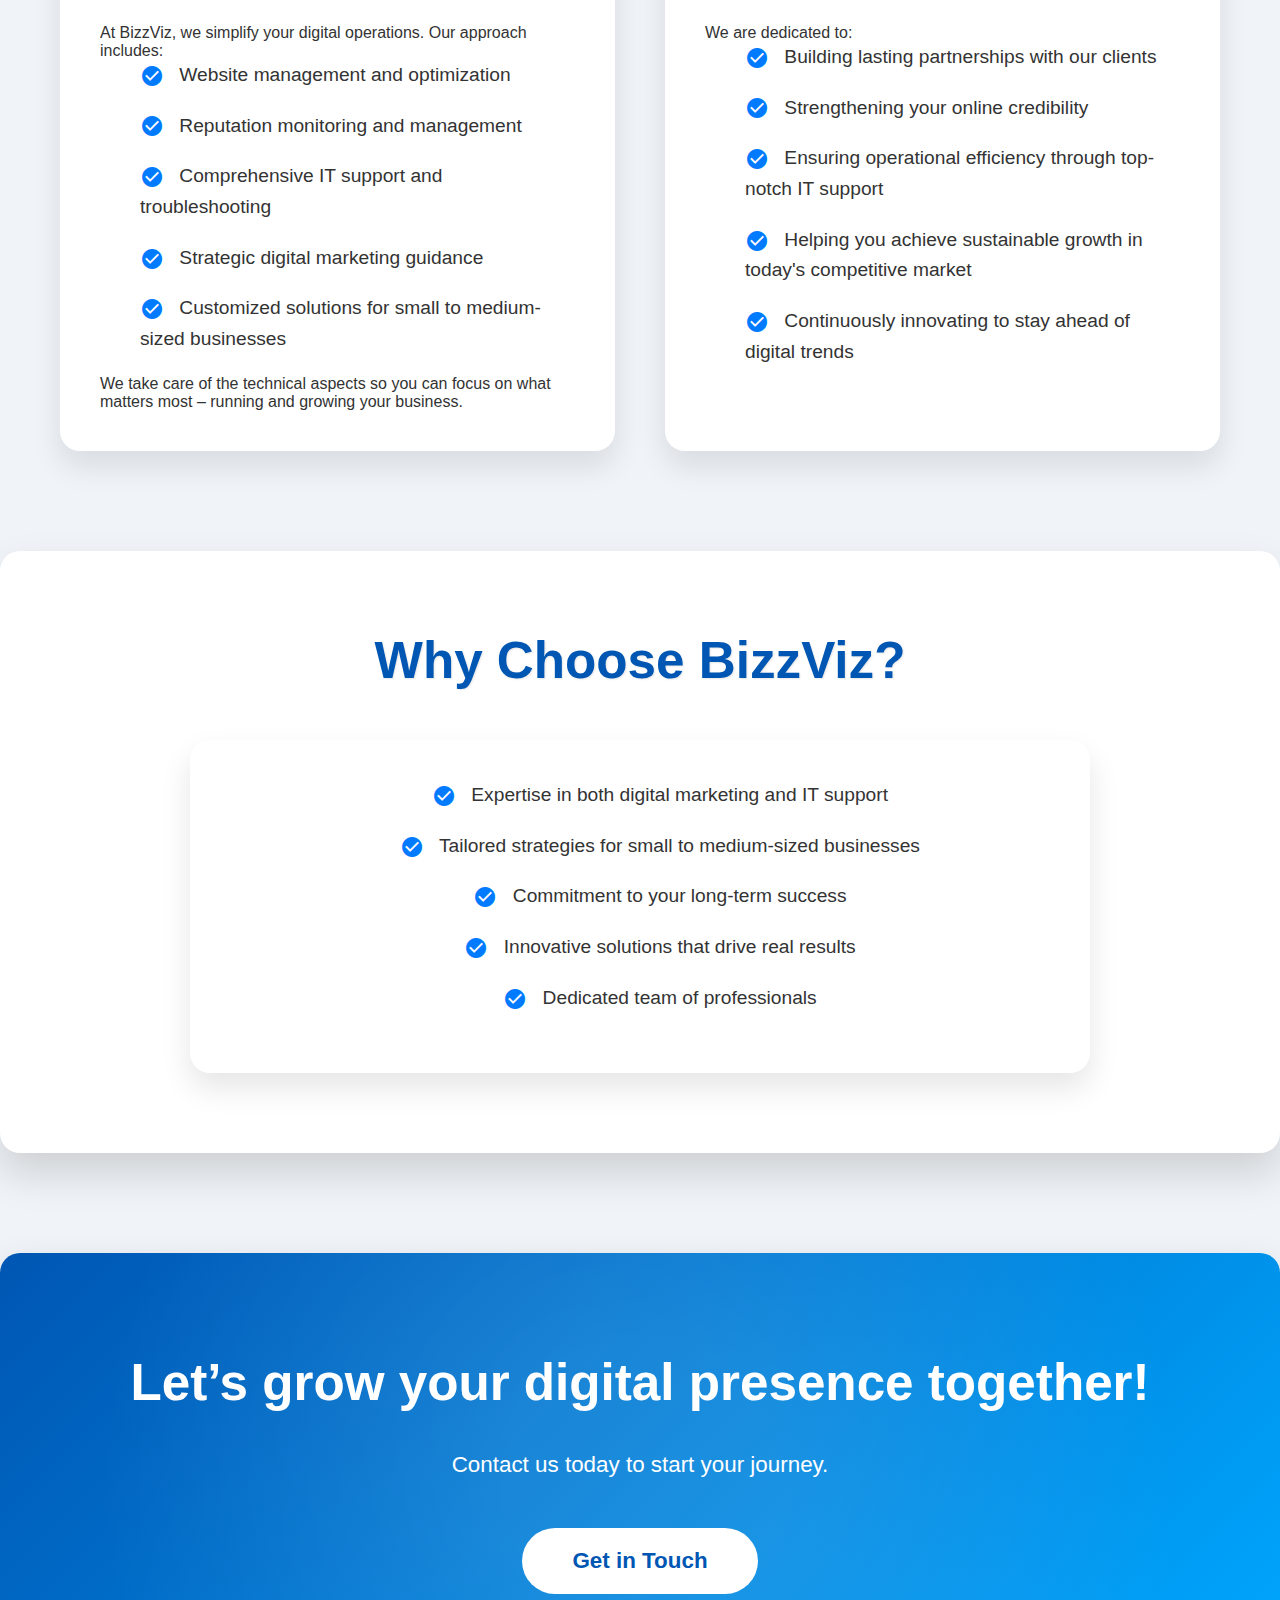
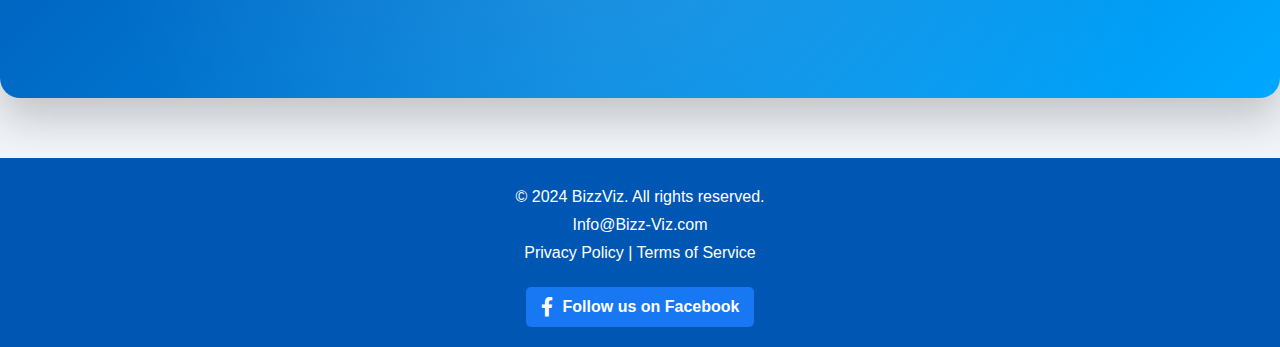
==== commit 6e4f2cca: "adjusted for seo findings" ====
--- a/about.html
+++ b/about.html
@@ -3,8 +3,9 @@
 <head>
     <meta charset="UTF-8">
     <meta name="viewport" content="width=device-width, initial-scale=1.0">
+    <meta name="description" content="BizzViz offers digital marketing and IT services to help businesses grow their online presence and achieve success." />
     <link rel="canonical" href="https://www.bizz-viz.com/about" />
-    <title>About Us - BizzViz</title>
+    <title>Who We Are - BizzViz IT & Digital Marketing Services</title>
     <link rel="stylesheet" href="./style.css">
     <link rel="stylesheet" href="./about.css">
     <link href="https://fonts.googleapis.com/icon?family=Material+Icons" rel="stylesheet">
@@ -45,7 +46,7 @@
                 <div class="content-card">
                     <div class="card-header">Our Mission</div>
                     <div class="card-content">
-                        <p>To empower businesses by enhancing their online presence and optimizing customer engagement through professional digital strategies. We specialize in:</p>
+                        <p>We help businesses grow online. Our goal is to connect them with customers through effective digital marketing strategies.</p>
                         <ul>
                             <li><span class="material-icons">check_circle</span> Managing online reputation</li>
                             <li><span class="material-icons">check_circle</span> Providing comprehensive IT support</li>
@@ -76,7 +77,7 @@
                 <div class="content-card">
                     <div class="card-header">Our Approach</div>
                     <div class="card-content">
-                        <p>At BizzViz, we believe in simplifying your digital operations. Our comprehensive approach includes:</p>
+                        <p>At BizzViz, we simplify your digital operations. Our approach includes:</p>
                         <ul>
                             <li><span class="material-icons">check_circle</span> Website management and optimization</li>
                             <li><span class="material-icons">check_circle</span> Reputation monitoring and management</li>
@@ -117,8 +118,8 @@
             </div>
         </section> 
         <section class="call-to-action">
-            <h2>Ready to Transform Your Digital Presence?</h2>
-            <p>Let's work together to unlock your business's full potential in the digital world.</p>
+            <h2>Let’s grow your digital presence together!</h2>
+            <p>Contact us today to start your journey.</p>
             <a href="./contact.html" class="cta-button">Get in Touch</a>
         </section>
     </main>
@@ -134,7 +135,6 @@
             </a>
         </div>
     </footer>
-
     <script src="./Scripts/script.js" defer></script>
 </body>
-</html>+</html> --- a/style.css
+++ b/style.css
@@ -79,7 +79,42 @@
 }
 /* Nav Style End */
 /*Cookie Section*/
-
+#cookie-banner {
+    position: fixed;
+    bottom: 0;
+    left: 0;
+    right: 0;
+    background-color: var(--primary-color);
+    color: var(--white);
+    padding: 15px;
+    text-align: center;
+    z-index: 1000;
+    display: none;
+    box-shadow: 0 -2px 5px rgba(0,0,0,0.1);
+}
+
+#cookie-banner p {
+    margin-bottom: 10px;
+}
+
+#cookie-banner a {
+    color: var(--secondary-color);
+    text-decoration: underline;
+}
+
+#cookie-banner button {
+    background-color: var(--secondary-color);
+    color: var(--white);
+    border: none;
+    padding: 8px 15px;
+    margin: 0 10px;
+    cursor: pointer;
+    border-radius: 4px;
+    transition: background-color 0.3s ease;
+}
+#cookie-banner button:hover {
+    background-color: var(--primary-color);
+}
 /*Cookie Section Ends*/
 /* Hero slider section */
 .hero-slider {
@@ -377,7 +412,7 @@
     max-width: 800px;
     margin-left: auto;
     margin-right: auto;
-    padding: 0 20px;
+    padding: 0 20px; 
 }
 .card-container {
     display: flex;
--- a/about.css
+++ b/about.css
@@ -26,7 +26,7 @@
     background: radial-gradient(circle, rgba(255,255,255,0.1) 10%, transparent 40%);
     animation: rotate 20s linear infinite;
 }
-
+ 
 @keyframes rotate {
     0% { transform: rotate(0deg); }
     100% { transform: rotate(360deg); }
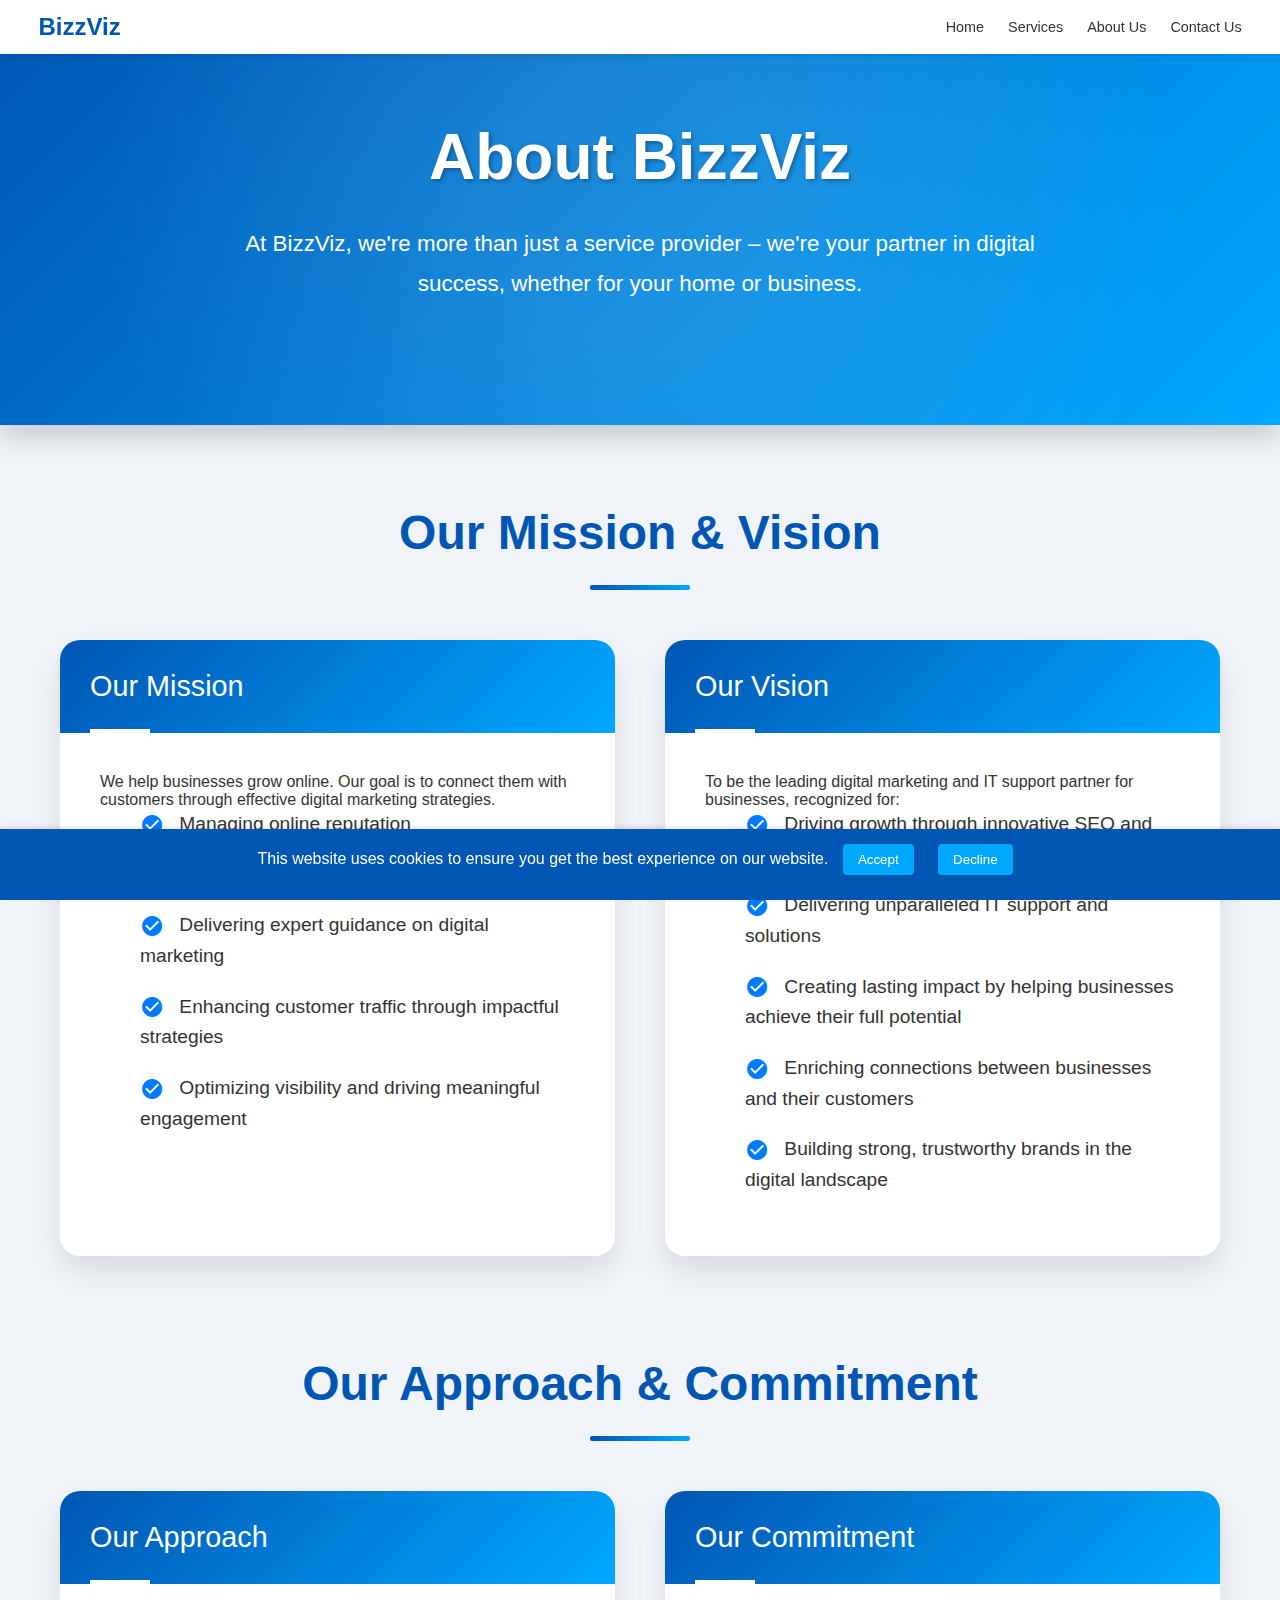
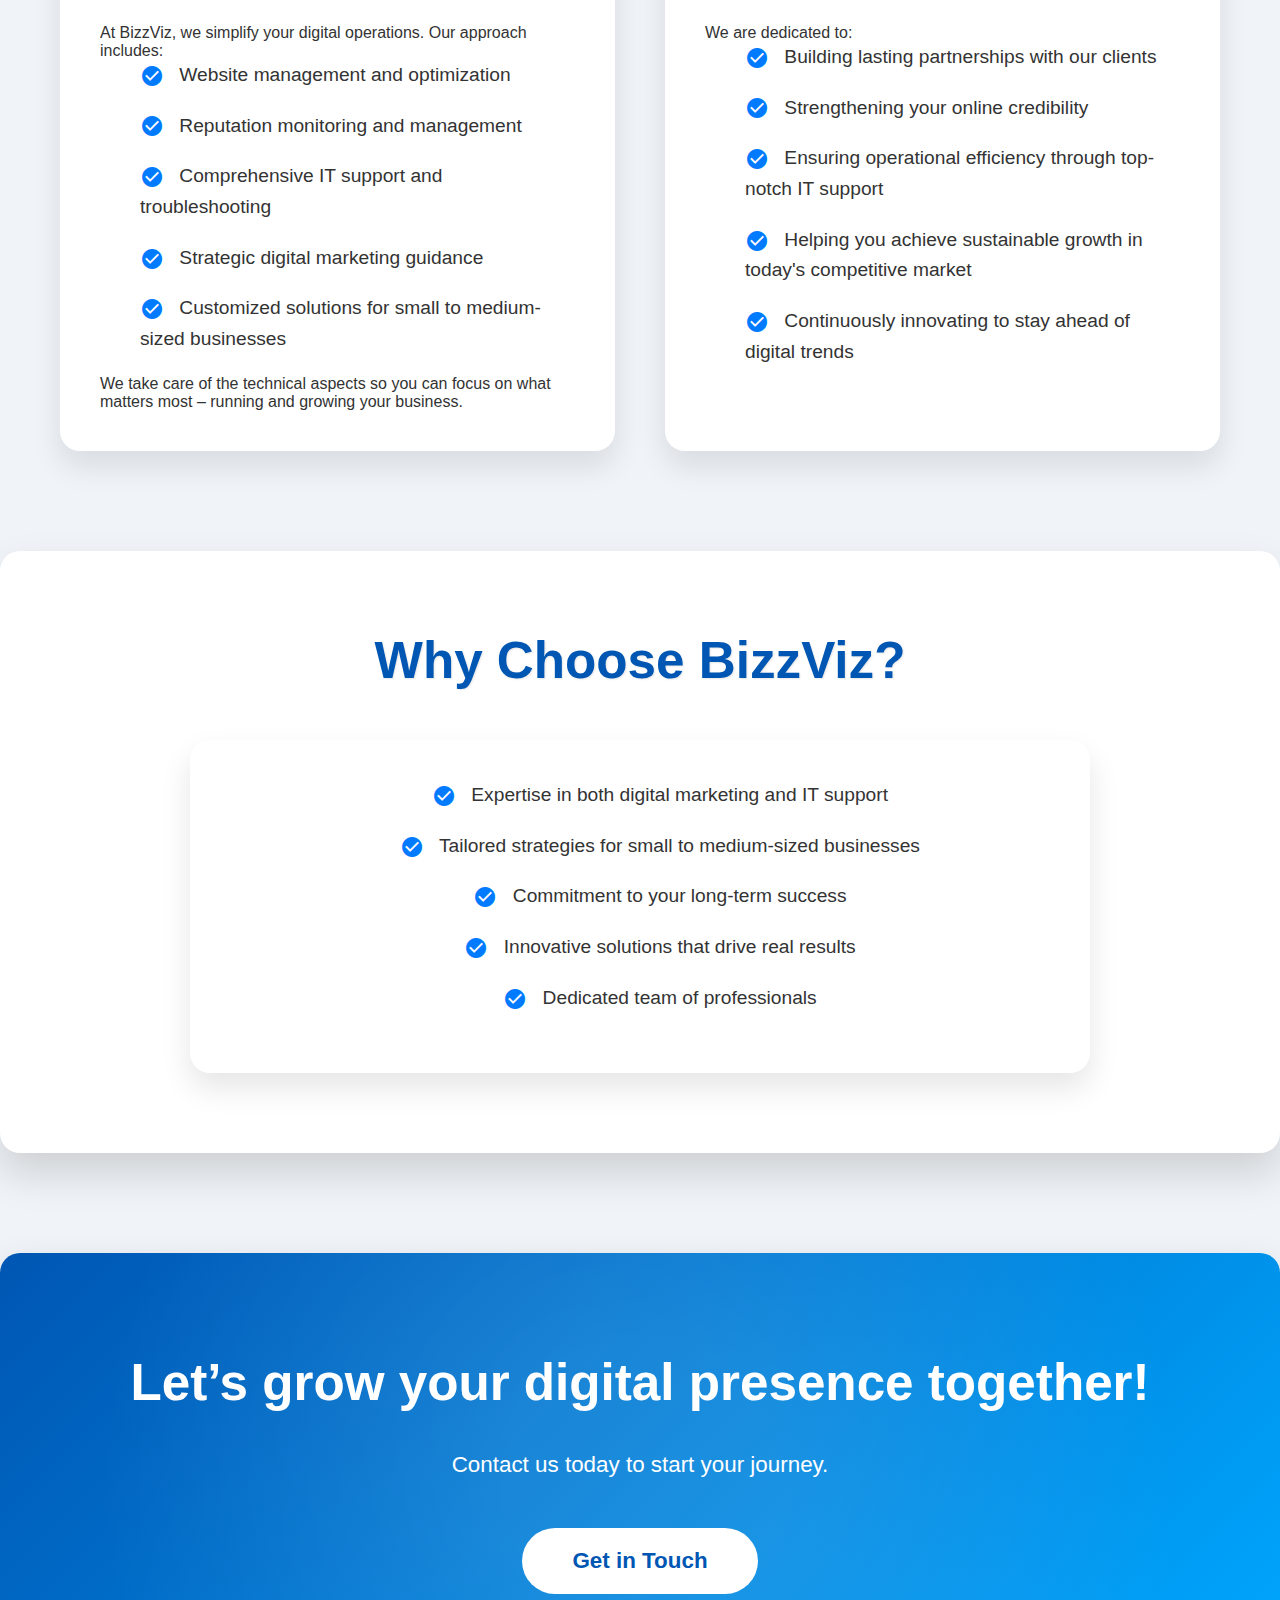
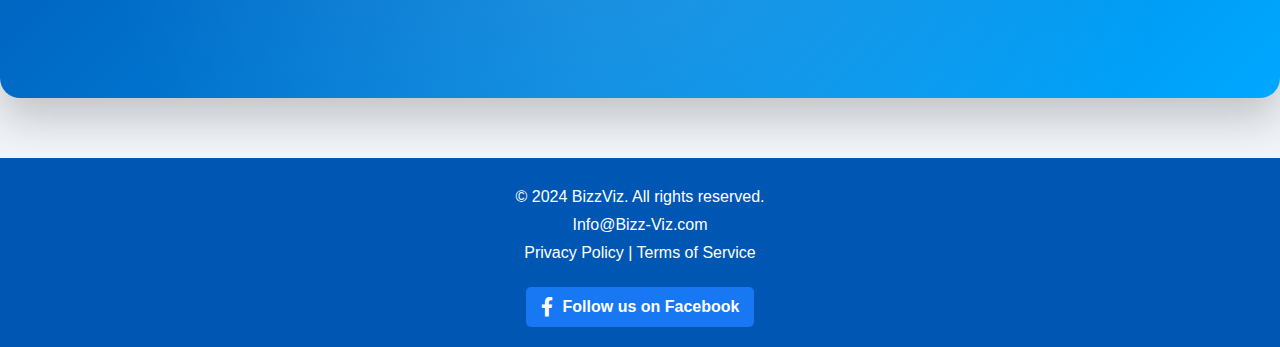
==== commit 0d98a9d0: "Added home options" ====
--- a/about.html
+++ b/about.html
@@ -37,8 +37,7 @@
     <main>
         <section class="about-intro">
             <h1>About BizzViz</h1>
-            <p>At BizzViz, we're more than just a service provider – we're your partner in digital success.</p>
-        </section>
+            <p>At BizzViz, we're more than just a service provider – we're your partner in digital success, whether for your home or business.</p>        </section>
 
         <section class="content-section">
             <h2>Our Mission & Vision</h2>
--- a/style.css
+++ b/style.css
@@ -376,6 +376,48 @@
     text-align: center;
     font-weight: bold;
 }
+
+/*Local Business Friday's*/
+#local-business-fridays {
+    background-color: var(--white);
+    padding: 40px 20px;
+    margin: 40px 0;
+    box-shadow: 0 4px 6px rgba(0, 0, 0, 0.1);
+    text-align: center;
+}
+
+#local-business-fridays h3 {
+    font-size: 2rem;
+    color: var(--primary-color);
+    margin-bottom: 20px;
+    font-weight: bold;
+}
+
+#local-business-fridays p {
+    font-size: 1.2rem;
+    color: #555;
+    margin-bottom: 20px;
+    line-height: 1.6;
+}
+
+#local-business-fridays .btn {
+    display: flex;
+    justify-content: center;
+    align-items: center;
+    width: 100%;
+    background-color: var(--secondary-color);
+    color: white;
+    padding: 10px 20px;
+    text-decoration: none;
+    font-size: 1rem;
+    border-radius: 50px;
+    transition: background-color 0.3s ease;
+}
+
+#local-business-fridays .btn:hover {
+    background-color: var(--secondary-color);
+}
+/*Local Business Friday's Section ends*/
 /*What we do section ends */
 
 /* Separator Section */
@@ -403,7 +445,15 @@
     width: 100%;
     display: block;
 }
-
+.commercial-offerings-sub-heading {
+    font-size: 2rem;  
+    font-weight: bold;
+    color: var(--secondary-color);
+    margin-top: 20px;  
+    margin-bottom: 20px;  
+    text-align: center;
+    letter-spacing: 0.5px;  
+}
 .our-services-description {
     font-size: 1rem; /* Base size */
     font-weight: bold;
@@ -498,7 +548,9 @@
     text-decoration: none;
 }
 /*Our Services Ends */
-
+/*Residential Service Section */
+
+/*Residential Service Section Ends*/
 /*Why Choose Us Section*/
 .why-choose-us {
     padding: 10px 0;
@@ -728,6 +780,8 @@
     transform: translateY(-3px);
     box-shadow: 0 10px 20px rgba(0, 0, 0, 0.2);
 }
+/*Form Submit Popup PArt of many pages */ 
+ /*Form Submit Popup Part of many pages */ 
 /*Form Submit Popup */ 
 .popup {
     position: fixed;
@@ -735,7 +789,7 @@
     left: 0;
     width: 100%;
     height: 100%;
-    background-color: rgba(0, 0, 0, 0.5);
+    background-color: rgba(0, 0, 0, 0.5); /* Semi-transparent background */
     display: flex;
     justify-content: center;
     align-items: center;
@@ -743,35 +797,40 @@
 }
 
 .popup-content {
-    background-color: white;
-    padding: 15px;
+    background-color: white; /* Solid white background for the content */
+    padding: 20px;
     border-radius: 5px;
     text-align: center;
     max-width: 90%;
+    width: 300px; /* Set a fixed width */
     box-shadow: 0 0 10px rgba(0, 0, 0, 0.3);
 }
 
-.popup-content.success h2 {
-    color: #007bff;
-}
-
-.popup-content.error h2 {
-    color: #f44336;
+.popup-content h2 {
+    color: var(--primary-color);
+    margin-bottom: 10px;
+}
+
+.popup-content p {
+    margin-bottom: 20px;
 }
 
 .popup-content button {
     margin-top: 15px;
     padding: 10px 20px;
-    background-color: #007bff;
+    background-color: var(--primary-color);
     color: white;
     border: none;
-    border-radius: 50px;
+    border-radius: 5px;
     cursor: pointer;
+    transition: background-color 0.3s ease;
 }
 
 .popup-content button:hover {
-    background-color: #007bff;
-}
+    background-color: var(--secondary-color);
+}
+
+
 /* Contact Section Ends*/
 
 /*Footer Section*/
--- a/about.css
+++ b/about.css
@@ -272,4 +272,10 @@
     color: #007bff; /* Icon color */
     margin-right: 10px; /* Space between icon and text */
     font-size: 1.5rem; /* Size of the icon */
-}+}
+
+.material-icons {
+    font-family: 'Material Icons', sans-serif;
+    font-weight: normal;
+    font-style: normal;
+}
